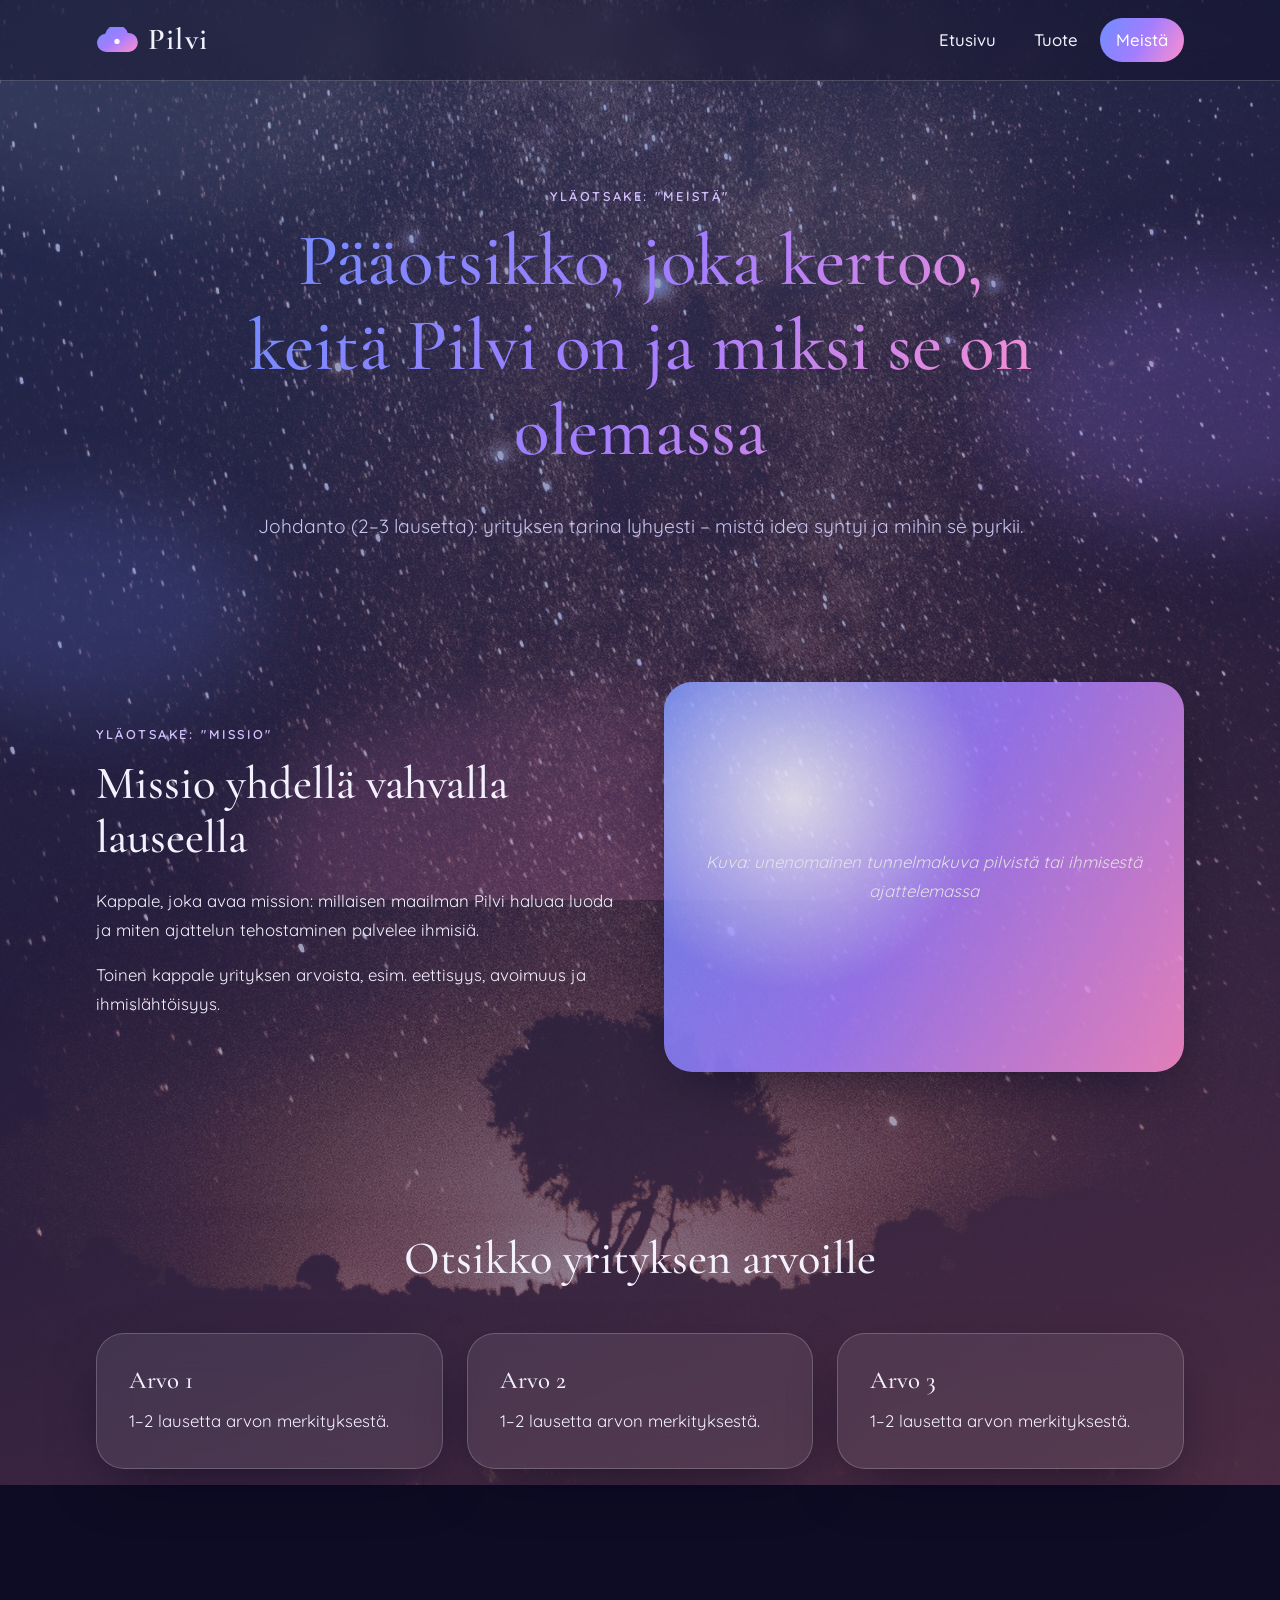
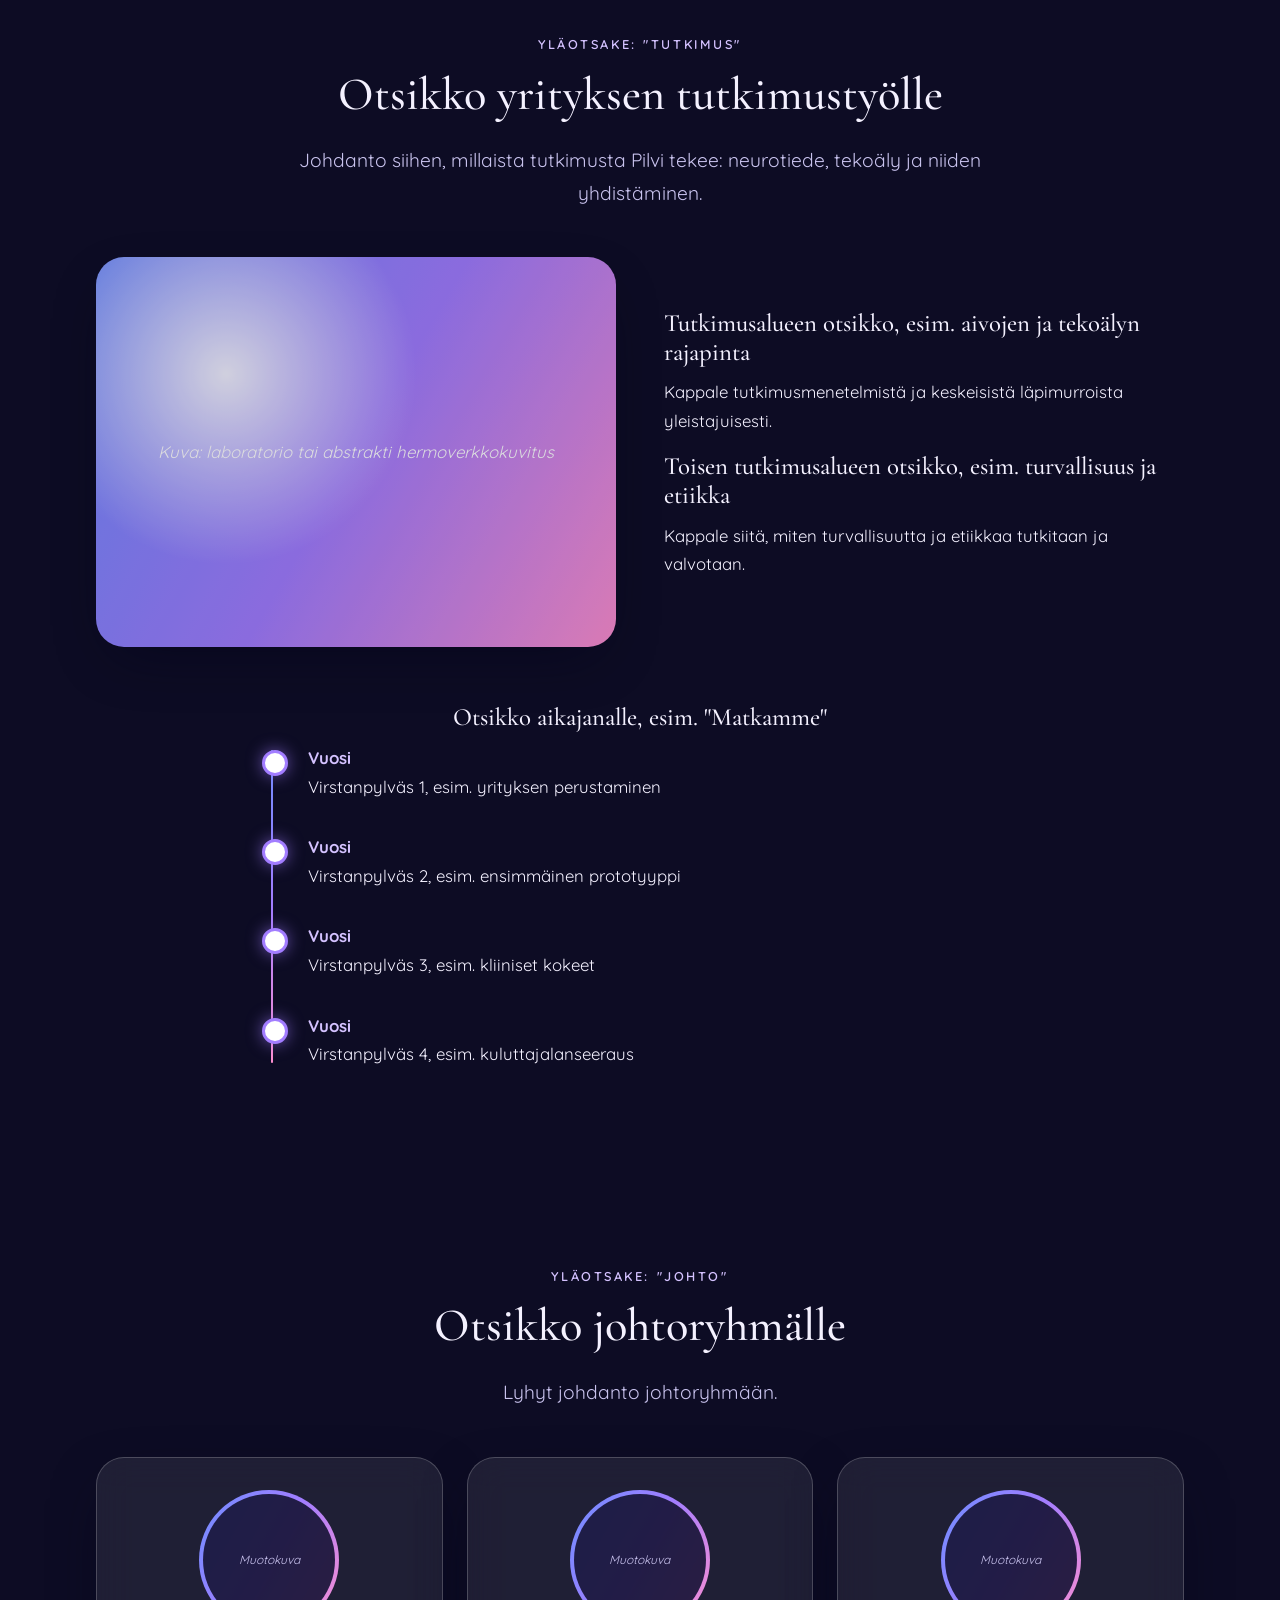
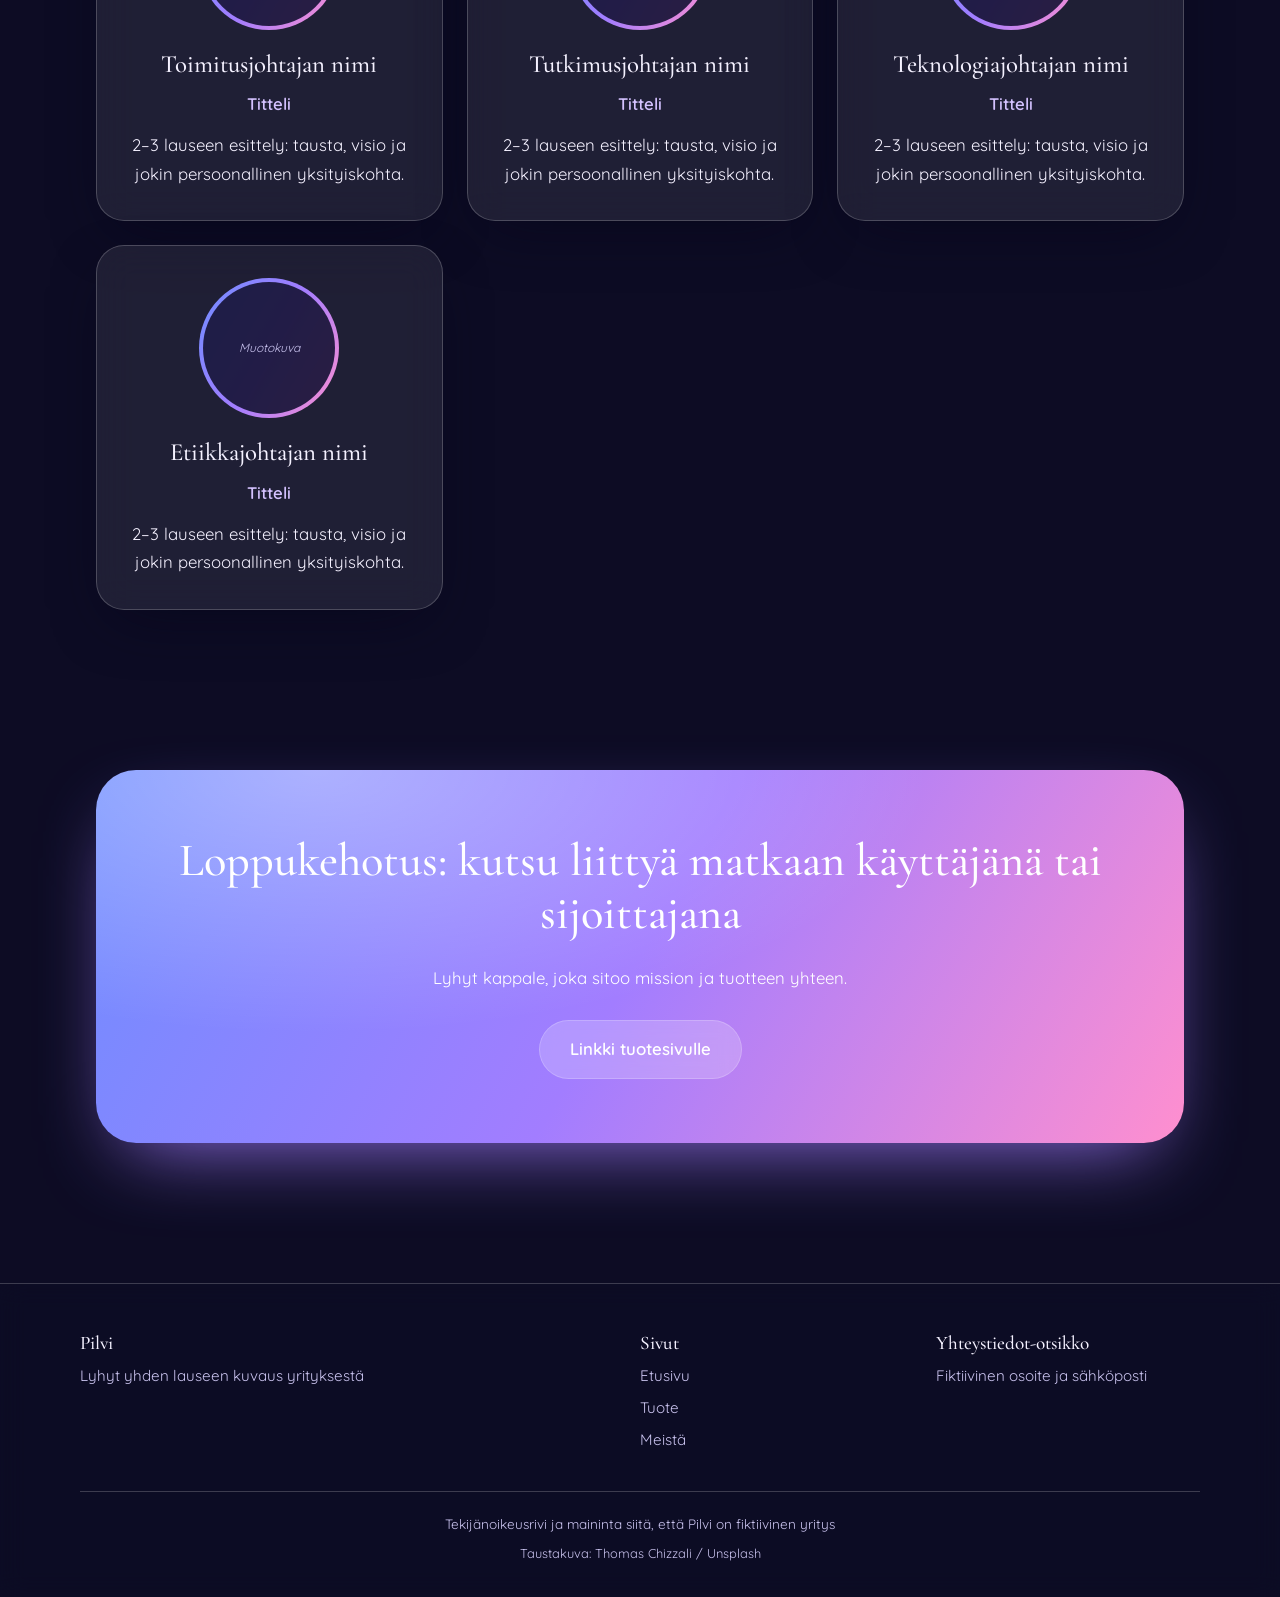
==== about.html @ 33f2ec7f "Sivukohtaiset taustakuvat ja nopeampi parallaksi Tuotesivulla Luca Bravon ja Meistä-sivulla Thomas C" ====
<!DOCTYPE html>
<html lang="fi">
<head>
  <meta charset="UTF-8">
  <meta name="viewport" content="width=device-width, initial-scale=1.0">
  <title>Pilvi – Meistä</title>
  <meta name="description" content="Lyhyt hakukonekuvaus Pilven tutkimuksesta, missiosta ja johdosta">
  <link rel="preconnect" href="https://fonts.googleapis.com">
  <link rel="preconnect" href="https://fonts.gstatic.com" crossorigin>
  <link href="https://fonts.googleapis.com/css2?family=Cormorant+Garamond:ital,wght@0,500;0,600;1,500&family=Quicksand:wght@400;500;600;700&display=swap" rel="stylesheet">
  <link rel="stylesheet" href="style.css">
</head>
<body>
  <div class="tausta tausta--meista" aria-hidden="true"></div>
  <div class="pilvet" aria-hidden="true">
    <span class="pilvi pilvi--1"></span>
    <span class="pilvi pilvi--2"></span>
    <span class="pilvi pilvi--3"></span>
    <span class="pilvi pilvi--4"></span>
    <span class="pilvi pilvi--5"></span>
  </div>

  <header class="ylatunniste">
    <div class="ylatunniste__sisalto">
      <a class="logo" href="index.html">
        <svg viewBox="0 0 64 40" aria-hidden="true">
          <defs>
            <linearGradient id="logoLiuku" x1="0" y1="0" x2="1" y2="1">
              <stop offset="0" stop-color="#6f8dff"/>
              <stop offset="0.5" stop-color="#a27dff"/>
              <stop offset="1" stop-color="#ff8fcf"/>
            </linearGradient>
          </defs>
          <path fill="url(#logoLiuku)" d="M16 38a14 14 0 0 1-2-27.9A18 18 0 0 1 48.5 9 12 12 0 0 1 50 38Z"/>
          <circle cx="32" cy="22" r="4" fill="#fff" opacity="0.9"/>
        </svg>
        Pilvi
      </a>
      <nav aria-label="Päävalikko">
        <ul class="nav">
          <li><a href="index.html">Etusivu</a></li>
          <li><a href="tuote.html">Tuote</a></li>
          <li><a href="about.html" aria-current="page">Meistä</a></li>
        </ul>
      </nav>
    </div>
  </header>

  <main>
    <!-- HERO -->
    <section class="hero hero--keskitetty">
      <div>
        <span class="ylaotsake ph">Yläotsake: "Meistä"</span>
        <h1 class="liukuteksti ph">Pääotsikko, joka kertoo, keitä Pilvi on ja miksi se on olemassa</h1>
        <p class="johdanto ph">Johdanto (2–3 lausetta): yrityksen tarina lyhyesti – mistä idea syntyi ja mihin se pyrkii.</p>
      </div>
    </section>

    <!-- MISSIO -->
    <section class="osio ilmesty">
      <div class="kaksi">
        <div>
          <span class="ylaotsake ph">Yläotsake: "Missio"</span>
          <h2 class="ph">Missio yhdellä vahvalla lauseella</h2>
          <p class="ph">Kappale, joka avaa mission: millaisen maailman Pilvi haluaa luoda ja miten ajattelun tehostaminen palvelee ihmisiä.</p>
          <p class="ph">Toinen kappale yrityksen arvoista, esim. eettisyys, avoimuus ja ihmislähtöisyys.</p>
        </div>
        <div class="kuvapaikka ph">Kuva: unenomainen tunnelmakuva pilvistä tai ihmisestä ajattelemassa</div>
      </div>
    </section>

    <!-- ARVOT -->
    <section class="osio ilmesty">
      <div class="osio__otsake">
        <h2 class="ph">Otsikko yrityksen arvoille</h2>
      </div>
      <div class="kortit">
        <article class="kortti">
          <h3 class="ph">Arvo 1</h3>
          <p class="ph">1–2 lausetta arvon merkityksestä.</p>
        </article>
        <article class="kortti">
          <h3 class="ph">Arvo 2</h3>
          <p class="ph">1–2 lausetta arvon merkityksestä.</p>
        </article>
        <article class="kortti">
          <h3 class="ph">Arvo 3</h3>
          <p class="ph">1–2 lausetta arvon merkityksestä.</p>
        </article>
      </div>
    </section>

    <!-- TUTKIMUS -->
    <section class="osio ilmesty">
      <div class="osio__otsake">
        <span class="ylaotsake ph">Yläotsake: "Tutkimus"</span>
        <h2 class="ph">Otsikko yrityksen tutkimustyölle</h2>
        <p class="johdanto ph">Johdanto siihen, millaista tutkimusta Pilvi tekee: neurotiede, tekoäly ja niiden yhdistäminen.</p>
      </div>
      <div class="kaksi" style="margin-bottom:56px">
        <div class="kuvapaikka ph">Kuva: laboratorio tai abstrakti hermoverkkokuvitus</div>
        <div>
          <h3 class="ph">Tutkimusalueen otsikko, esim. aivojen ja tekoälyn rajapinta</h3>
          <p class="ph">Kappale tutkimusmenetelmistä ja keskeisistä läpimurroista yleistajuisesti.</p>
          <h3 class="ph">Toisen tutkimusalueen otsikko, esim. turvallisuus ja etiikka</h3>
          <p class="ph">Kappale siitä, miten turvallisuutta ja etiikkaa tutkitaan ja valvotaan.</p>
        </div>
      </div>

      <h3 class="ph" style="text-align:center">Otsikko aikajanalle, esim. "Matkamme"</h3>
      <ol class="aikajana">
        <li>
          <div class="aikajana__vuosi ph">Vuosi</div>
          <p class="ph">Virstanpylväs 1, esim. yrityksen perustaminen</p>
        </li>
        <li>
          <div class="aikajana__vuosi ph">Vuosi</div>
          <p class="ph">Virstanpylväs 2, esim. ensimmäinen prototyyppi</p>
        </li>
        <li>
          <div class="aikajana__vuosi ph">Vuosi</div>
          <p class="ph">Virstanpylväs 3, esim. kliiniset kokeet</p>
        </li>
        <li>
          <div class="aikajana__vuosi ph">Vuosi</div>
          <p class="ph">Virstanpylväs 4, esim. kuluttajalanseeraus</p>
        </li>
      </ol>
    </section>

    <!-- JOHTO -->
    <section class="osio ilmesty">
      <div class="osio__otsake">
        <span class="ylaotsake ph">Yläotsake: "Johto"</span>
        <h2 class="ph">Otsikko johtoryhmälle</h2>
        <p class="johdanto ph">Lyhyt johdanto johtoryhmään.</p>
      </div>
      <div class="kortit">
        <article class="kortti henkilo">
          <div class="henkilo__kuva"><span>Muotokuva</span></div>
          <h3 class="ph">Toimitusjohtajan nimi</h3>
          <div class="henkilo__rooli ph">Titteli</div>
          <p class="ph">2–3 lauseen esittely: tausta, visio ja jokin persoonallinen yksityiskohta.</p>
        </article>
        <article class="kortti henkilo">
          <div class="henkilo__kuva"><span>Muotokuva</span></div>
          <h3 class="ph">Tutkimusjohtajan nimi</h3>
          <div class="henkilo__rooli ph">Titteli</div>
          <p class="ph">2–3 lauseen esittely: tausta, visio ja jokin persoonallinen yksityiskohta.</p>
        </article>
        <article class="kortti henkilo">
          <div class="henkilo__kuva"><span>Muotokuva</span></div>
          <h3 class="ph">Teknologiajohtajan nimi</h3>
          <div class="henkilo__rooli ph">Titteli</div>
          <p class="ph">2–3 lauseen esittely: tausta, visio ja jokin persoonallinen yksityiskohta.</p>
        </article>
        <article class="kortti henkilo">
          <div class="henkilo__kuva"><span>Muotokuva</span></div>
          <h3 class="ph">Etiikkajohtajan nimi</h3>
          <div class="henkilo__rooli ph">Titteli</div>
          <p class="ph">2–3 lauseen esittely: tausta, visio ja jokin persoonallinen yksityiskohta.</p>
        </article>
      </div>
    </section>

    <!-- KUTSU -->
    <section class="osio ilmesty">
      <div class="banneri">
        <h2 class="ph">Loppukehotus: kutsu liittyä matkaan käyttäjänä tai sijoittajana</h2>
        <p class="ph">Lyhyt kappale, joka sitoo mission ja tuotteen yhteen.</p>
        <div class="hero__napit" style="justify-content:center">
          <a class="nappi nappi--toissijainen ph" href="tuote.html">Linkki tuotesivulle</a>
        </div>
      </div>
    </section>
  </main>

  <footer class="alatunniste">
    <div class="alatunniste__sisalto">
      <div>
        <h3>Pilvi</h3>
        <p class="ph">Lyhyt yhden lauseen kuvaus yrityksestä</p>
      </div>
      <div>
        <h3>Sivut</h3>
        <ul>
          <li><a href="index.html">Etusivu</a></li>
          <li><a href="tuote.html">Tuote</a></li>
          <li><a href="about.html">Meistä</a></li>
        </ul>
      </div>
      <div>
        <h3 class="ph">Yhteystiedot-otsikko</h3>
        <p class="ph">Fiktiivinen osoite ja sähköposti</p>
      </div>
    </div>
    <p class="alatunniste__pohja ph">Tekijänoikeusrivi ja maininta siitä, että Pilvi on fiktiivinen yritys</p>
    <p class="kuvakrediitti">Taustakuva: <a href="https://unsplash.com/photos/K-ENC7LNABA">Thomas Chizzali / Unsplash</a></p>
  </footer>

  <script src="script.js"></script>
</body>
</html>
---- style.css ----
/* ==========================================================
   Pilvi – yhteinen tyylitiedosto
   Eteerinen ilme: sininen, violetti ja pinkki + pilvet
   ========================================================== */

:root {
  --taivas-1: #eaf0ff;
  --taivas-2: #f3e9ff;
  --taivas-3: #ffeaf6;

  --sininen: #6f8dff;
  --violetti: #a27dff;
  --pinkki: #ff8fcf;

  --yo: #0d0c24;
  --teksti: #f4f1ff;
  --teksti-hento: #c9c3ee;
  --lasi: rgba(255, 255, 255, 0.08);
  --lasi-reuna: rgba(255, 255, 255, 0.2);
  --varjo: 0 20px 60px -20px rgba(5, 4, 25, 0.7);

  color-scheme: dark;

  --liuku: linear-gradient(120deg, var(--sininen), var(--violetti) 50%, var(--pinkki));
  --liuku-pehmea: linear-gradient(160deg, var(--taivas-1), var(--taivas-2) 50%, var(--taivas-3));

  --pyoristys: 28px;
  --leveys: 1120px;
}

* { box-sizing: border-box; }

html { scroll-behavior: smooth; }

body {
  margin: 0;
  min-height: 100vh;
  font-family: "Quicksand", "Segoe UI", system-ui, sans-serif;
  font-size: 1.05rem;
  line-height: 1.7;
  color: var(--teksti);
  background: var(--yo);
  overflow-x: hidden;
}

h1, h2, h3 {
  font-family: "Cormorant Garamond", Georgia, serif;
  font-weight: 500;
  line-height: 1.15;
  margin: 0 0 0.5em;
}

h1 { font-size: clamp(2.4rem, 6vw, 4.6rem); }
h2 { font-size: clamp(1.9rem, 4vw, 2.9rem); }
h3 { font-size: 1.55rem; }

p { margin: 0 0 1em; }

a { color: #c7b3ff; }

img { max-width: 100%; display: block; }

/* Liukuvärinen teksti */
.liukuteksti {
  background: var(--liuku);
  -webkit-background-clip: text;
  background-clip: text;
  color: transparent;
}

/* ---------- Parallaksitaustakuva ----------
   Kuva on sivua korkeampi ja liukuu script.js:n ohjaamana
   hitaammin kuin muu sisältö. */
.tausta {
  position: fixed;
  top: 0;
  left: 0;
  right: 0;
  height: 165vh; /* mitä korkeampi, sitä nopeammin kuva liikkuu */
  z-index: -2;
  pointer-events: none;
  background: url("kuvat/klemen-vrankar-lcT_p8kLCsc-unsplash.jpg") 20% 100% / cover no-repeat;
  will-change: transform;
}

/* Sivukohtaiset taustakuvat */
.tausta--tuote {
  background-image: url("kuvat/luca-bravo-a_hPPrncGlQ-unsplash.jpg");
  background-position: 50% 100%;
}

.tausta--meista {
  background-image: url("kuvat/thomas-chizzali-K-ENC7LNABA-unsplash.jpg");
  background-position: 50% 100%;
}

/* Sävytys kuvan päällä: pitää värit sinisessä, violetissa ja pinkissä
   ja tekstin luettavana */
.tausta::after {
  content: "";
  position: absolute;
  inset: 0;
  background:
    linear-gradient(160deg, rgba(111, 141, 255, 0.28), rgba(162, 125, 255, 0.2) 50%, rgba(255, 143, 207, 0.28)),
    rgba(13, 12, 36, 0.35);
}

/* ---------- Taustan leijuvat pilvet ---------- */
.pilvet {
  position: fixed;
  inset: 0;
  z-index: -1;
  pointer-events: none;
  overflow: hidden;
}

.pilvi {
  position: absolute;
  border-radius: 50%;
  filter: blur(40px);
  opacity: 0.7;
  animation: leiju 28s ease-in-out infinite alternate;
}

.pilvi--1 { width: 520px; height: 300px; top: -80px;  left: -120px; background: rgba(255, 255, 255, 0.1); }
.pilvi--2 { width: 420px; height: 260px; top: 30%;    right: -140px; background: rgba(162, 125, 255, 0.3); animation-duration: 34s; }
.pilvi--3 { width: 600px; height: 320px; bottom: -120px; left: 20%; background: rgba(255, 143, 207, 0.22); animation-duration: 40s; }
.pilvi--4 { width: 360px; height: 220px; top: 55%;    left: -100px; background: rgba(111, 141, 255, 0.25); animation-duration: 31s; }
.pilvi--5 { width: 300px; height: 200px; top: 12%;    left: 55%;   background: rgba(255, 255, 255, 0.07); animation-duration: 26s; }

@keyframes leiju {
  from { transform: translate(0, 0) scale(1); }
  to   { transform: translate(60px, 30px) scale(1.08); }
}

/* ---------- Ylätunniste ja navigaatio ---------- */
.ylatunniste {
  position: sticky;
  top: 0;
  z-index: 10;
  backdrop-filter: blur(16px);
  -webkit-backdrop-filter: blur(16px);
  background: rgba(13, 12, 36, 0.4);
  border-bottom: 1px solid var(--lasi-reuna);
}

.ylatunniste__sisalto {
  max-width: var(--leveys);
  margin: 0 auto;
  padding: 14px 16px;
  display: flex;
  align-items: center;
  justify-content: space-between;
  gap: 16px;
  flex-wrap: wrap;
}

.logo {
  display: flex;
  align-items: center;
  gap: 10px;
  text-decoration: none;
  font-family: "Cormorant Garamond", Georgia, serif;
  font-size: 1.9rem;
  font-weight: 600;
  letter-spacing: 0.04em;
  color: var(--teksti);
}

.logo svg { width: 42px; height: auto; }

.nav {
  display: flex;
  gap: 6px;
  list-style: none;
  margin: 0;
  padding: 0;
  flex-wrap: wrap;
}

.nav a {
  display: block;
  padding: 8px 16px;
  border-radius: 999px;
  text-decoration: none;
  color: var(--teksti);
  font-weight: 500;
  transition: background 0.3s;
}

.nav a:hover { background: rgba(255, 255, 255, 0.12); }

.nav a[aria-current="page"] {
  background: var(--liuku);
  color: #fff;
}

/* ---------- Yleiset osiot ---------- */
main { display: block; }

.osio {
  max-width: var(--leveys);
  margin: 0 auto;
  padding: 80px 16px;
}

.osio__otsake {
  text-align: center;
  max-width: 720px;
  margin: 0 auto 48px;
}

.ylaotsake {
  display: inline-block;
  font-size: 0.8rem;
  font-weight: 600;
  letter-spacing: 0.2em;
  text-transform: uppercase;
  color: #d4c2ff;
  margin-bottom: 12px;
}

.johdanto {
  font-size: 1.2rem;
  color: var(--teksti-hento);
}

/* ---------- Hero ---------- */
.hero {
  max-width: var(--leveys);
  margin: 0 auto;
  padding: 100px 16px 80px;
  display: grid;
  grid-template-columns: 1.1fr 0.9fr;
  gap: 48px;
  align-items: center;
}

.hero--keskitetty {
  grid-template-columns: 1fr;
  text-align: center;
  max-width: 820px;
  padding-bottom: 40px;
}

.hero__napit {
  display: flex;
  gap: 14px;
  flex-wrap: wrap;
  margin-top: 28px;
}

.hero--keskitetty .hero__napit { justify-content: center; }

.hero__kuva {
  position: relative;
  aspect-ratio: 1;
  display: grid;
  place-items: center;
}

/* Hehkuva "siru" -orbi herossa */
.orbi {
  width: 78%;
  aspect-ratio: 1;
  border-radius: 50%;
  background:
    radial-gradient(circle at 30% 30%, rgba(255, 255, 255, 0.95), transparent 45%),
    radial-gradient(circle at 70% 70%, rgba(255, 143, 207, 0.8), transparent 55%),
    radial-gradient(circle at 50% 50%, rgba(162, 125, 255, 0.9), rgba(111, 141, 255, 0.7));
  box-shadow:
    0 0 80px rgba(162, 125, 255, 0.55),
    0 0 160px rgba(255, 143, 207, 0.35);
  animation: syke 6s ease-in-out infinite;
}

.orbi__rengas {
  position: absolute;
  inset: 4%;
  border-radius: 50%;
  border: 1px solid rgba(255, 255, 255, 0.8);
  animation: pyori 30s linear infinite;
}

.orbi__rengas::after {
  content: "";
  position: absolute;
  top: -6px;
  left: 50%;
  width: 12px;
  height: 12px;
  border-radius: 50%;
  background: #fff;
  box-shadow: 0 0 16px #fff, 0 0 30px var(--pinkki);
}

.orbi__rengas--2 {
  inset: -4%;
  border-style: dashed;
  border-color: rgba(162, 125, 255, 0.5);
  animation-duration: 50s;
  animation-direction: reverse;
}

@keyframes syke {
  0%, 100% { transform: scale(1); }
  50%      { transform: scale(1.04); }
}

@keyframes pyori { to { transform: rotate(360deg); } }

/* ---------- Napit ---------- */
.nappi {
  display: inline-block;
  padding: 14px 30px;
  border-radius: 999px;
  border: none;
  font: inherit;
  font-weight: 600;
  text-decoration: none;
  cursor: pointer;
  transition: transform 0.25s, box-shadow 0.25s;
}

.nappi--paa {
  background: var(--liuku);
  color: #fff;
  box-shadow: 0 10px 30px -8px rgba(162, 125, 255, 0.7);
}

.nappi--toissijainen {
  background: var(--lasi);
  color: var(--teksti);
  border: 1px solid var(--lasi-reuna);
  backdrop-filter: blur(10px);
}

.nappi:hover { transform: translateY(-2px); box-shadow: 0 16px 40px -10px rgba(162, 125, 255, 0.8); }
.nappi:focus-visible { outline: 3px solid var(--violetti); outline-offset: 3px; }

/* ---------- Lasikortit ---------- */
.kortit {
  display: grid;
  grid-template-columns: repeat(auto-fit, minmax(260px, 1fr));
  gap: 24px;
}

.kortti {
  background: var(--lasi);
  border: 1px solid var(--lasi-reuna);
  border-radius: var(--pyoristys);
  padding: 32px;
  backdrop-filter: blur(18px);
  -webkit-backdrop-filter: blur(18px);
  box-shadow: var(--varjo);
}

.kortti p:last-child { margin-bottom: 0; }

figure.kortti { margin: 0; }
.kortti blockquote {
  margin: 0 0 16px;
  font-family: "Cormorant Garamond", Georgia, serif;
  font-size: 1.35rem;
  line-height: 1.4;
}

.ikoni {
  width: 56px;
  height: 56px;
  border-radius: 18px;
  display: grid;
  place-items: center;
  background: var(--liuku);
  color: #fff;
  margin-bottom: 20px;
  box-shadow: 0 8px 24px -6px rgba(162, 125, 255, 0.6);
}

.ikoni svg { width: 28px; height: 28px; }

/* ---------- Kaksipalstainen osio ---------- */
.kaksi {
  display: grid;
  grid-template-columns: 1fr 1fr;
  gap: 48px;
  align-items: center;
}

.kuvapaikka {
  aspect-ratio: 4 / 3;
  border-radius: var(--pyoristys);
  background:
    radial-gradient(circle at 25% 30%, rgba(255, 255, 255, 0.9), transparent 40%),
    var(--liuku);
  opacity: 0.85;
  display: grid;
  place-items: center;
  padding: 24px;
  text-align: center;
  color: #fff;
  font-style: italic;
  box-shadow: var(--varjo);
}

/* ---------- Luvut / tilastot ---------- */
.luvut {
  display: grid;
  grid-template-columns: repeat(auto-fit, minmax(200px, 1fr));
  gap: 24px;
  text-align: center;
}

.luku__arvo {
  font-family: "Cormorant Garamond", Georgia, serif;
  font-size: 3rem;
  font-weight: 600;
  line-height: 1;
  margin-bottom: 8px;
}

/* ---------- Sijoittajabanneri ---------- */
.banneri {
  border-radius: 40px;
  padding: 64px 40px;
  text-align: center;
  color: #fff;
  background:
    radial-gradient(ellipse at 20% 0%, rgba(255, 255, 255, 0.35), transparent 50%),
    var(--liuku);
  box-shadow: 0 30px 80px -30px rgba(162, 125, 255, 0.9);
}

.banneri .ylaotsake { color: rgba(255, 255, 255, 0.85); }
.banneri .nappi--toissijainen { color: #fff; background: rgba(255, 255, 255, 0.2); }

/* ---------- Tuotteet ---------- */
.tuote {
  display: flex;
  flex-direction: column;
  position: relative;
}

.tuote--suositeltu {
  border: 2px solid transparent;
  background:
    linear-gradient(rgba(30, 26, 72, 0.85), rgba(30, 26, 72, 0.85)) padding-box,
    var(--liuku) border-box;
}

.tuote__merkki {
  position: absolute;
  top: -14px;
  left: 50%;
  transform: translateX(-50%);
  padding: 4px 16px;
  border-radius: 999px;
  background: var(--liuku);
  color: #fff;
  font-size: 0.8rem;
  font-weight: 600;
  white-space: nowrap;
}

.tuote__siru {
  width: 96px;
  height: 96px;
  margin: 0 auto 20px;
  border-radius: 50%;
  background:
    radial-gradient(circle at 30% 30%, #fff, transparent 50%),
    var(--liuku);
  box-shadow: 0 0 40px rgba(162, 125, 255, 0.5);
}

.tuote__hinta {
  font-family: "Cormorant Garamond", Georgia, serif;
  font-size: 2rem;
  font-weight: 600;
  margin: 8px 0 16px;
}

.tuote ul {
  padding-left: 1.2em;
  margin: 0 0 24px;
  flex: 1;
}

.tuote li { margin-bottom: 6px; }
.tuote li::marker { color: var(--pinkki); }

.tuote .nappi { text-align: center; }

/* ---------- Lomake ---------- */
.lomake {
  max-width: 680px;
  margin: 0 auto;
}

.lomake__rivi {
  display: grid;
  grid-template-columns: 1fr 1fr;
  gap: 20px;
}

.kentta { margin-bottom: 20px; }

.kentta label {
  display: block;
  font-weight: 600;
  margin-bottom: 6px;
}

.kentta input,
.kentta select,
.kentta textarea {
  width: 100%;
  padding: 14px 18px;
  border-radius: 16px;
  border: 1px solid var(--lasi-reuna);
  background: rgba(255, 255, 255, 0.1);
  font: inherit;
  color: var(--teksti);
  transition: border-color 0.2s, box-shadow 0.2s;
}

.kentta input:focus,
.kentta select:focus,
.kentta textarea:focus {
  outline: none;
  border-color: var(--violetti);
  box-shadow: 0 0 0 4px rgba(162, 125, 255, 0.2);
}

.kentta option { background: #1d1a45; color: var(--teksti); }

.valinta {
  display: flex;
  gap: 10px;
  align-items: flex-start;
  margin-bottom: 24px;
  font-size: 0.95rem;
}

.valinta input { margin-top: 6px; accent-color: var(--violetti); }

.vahvistus {
  display: none;
  text-align: center;
  padding: 40px 24px;
}

.vahvistus.nakyy { display: block; animation: ilmesty 0.8s ease both; }

@keyframes ilmesty {
  from { opacity: 0; transform: translateY(16px); }
  to   { opacity: 1; transform: none; }
}

/* ---------- UKK ---------- */
.ukk { max-width: 760px; margin: 0 auto; }

.ukk details {
  background: var(--lasi);
  border: 1px solid var(--lasi-reuna);
  border-radius: 20px;
  padding: 20px 24px;
  margin-bottom: 14px;
  backdrop-filter: blur(12px);
}

.ukk summary {
  cursor: pointer;
  font-weight: 600;
}

.ukk details p { margin: 12px 0 0; }

/* ---------- Aikajana ---------- */
.aikajana {
  max-width: 760px;
  margin: 0 auto;
  list-style: none;
  padding: 0;
  position: relative;
}

.aikajana::before {
  content: "";
  position: absolute;
  left: 11px;
  top: 6px;
  bottom: 6px;
  width: 2px;
  background: var(--liuku);
  border-radius: 2px;
}

.aikajana li {
  position: relative;
  padding-left: 48px;
  margin-bottom: 32px;
}

.aikajana li::before {
  content: "";
  position: absolute;
  left: 2px;
  top: 6px;
  width: 20px;
  height: 20px;
  border-radius: 50%;
  background: #fff;
  border: 3px solid var(--violetti);
  box-shadow: 0 0 16px rgba(162, 125, 255, 0.6);
}

.aikajana__vuosi {
  font-weight: 700;
  color: #d4c2ff;
}

/* ---------- Johtajat ---------- */
.henkilo { text-align: center; }

.henkilo__kuva {
  width: 140px;
  height: 140px;
  margin: 0 auto 20px;
  border-radius: 50%;
  padding: 4px;
  background: var(--liuku);
}

.henkilo__kuva span {
  display: grid;
  place-items: center;
  width: 100%;
  height: 100%;
  border-radius: 50%;
  background: rgba(20, 18, 52, 0.9);
  font-size: 0.75rem;
  font-style: italic;
  color: var(--teksti-hento);
  padding: 12px;
  line-height: 1.3;
}

.henkilo__rooli {
  color: #d4c2ff;
  font-weight: 600;
  margin-bottom: 12px;
}

/* ---------- Alatunniste ---------- */
.alatunniste {
  margin-top: 60px;
  padding: 48px 16px 32px;
  background: rgba(13, 12, 36, 0.5);
  border-top: 1px solid var(--lasi-reuna);
  backdrop-filter: blur(12px);
}

.alatunniste__sisalto {
  max-width: var(--leveys);
  margin: 0 auto;
  display: grid;
  grid-template-columns: 2fr 1fr 1fr;
  gap: 32px;
  font-size: 0.95rem;
  color: var(--teksti-hento);
}

.alatunniste h3 { font-size: 1.2rem; color: var(--teksti); }

.alatunniste ul { list-style: none; padding: 0; margin: 0; }
.alatunniste li { margin-bottom: 6px; }
.alatunniste a { color: var(--teksti-hento); text-decoration: none; }
.alatunniste a:hover { color: #d4c2ff; }

.alatunniste__pohja {
  max-width: var(--leveys);
  margin: 32px auto 0;
  padding-top: 20px;
  border-top: 1px solid var(--lasi-reuna);
  font-size: 0.85rem;
  color: var(--teksti-hento);
  text-align: center;
}

.kuvakrediitti {
  margin: 8px 0 0;
  font-size: 0.8rem;
  color: var(--teksti-hento);
  text-align: center;
}

/* ---------- Pilviaalto osioiden välissä ---------- */
.aalto {
  display: block;
  width: 100%;
  height: 80px;
}

/* ---------- Ilmestymisanimaatio ---------- */
.ilmesty {
  opacity: 0;
  transform: translateY(24px);
  transition: opacity 0.9s ease, transform 0.9s ease;
}

.ilmesty.nakyvissa { opacity: 1; transform: none; }

/* ---------- Responsiivisuus ---------- */
@media (max-width: 860px) {
  .hero,
  .kaksi { grid-template-columns: 1fr; }
  .hero { padding-top: 56px; text-align: center; }
  .hero__napit { justify-content: center; }
  .hero__kuva { width: 100%; max-width: 360px; margin: 0 auto; }
  .alatunniste__sisalto { grid-template-columns: 1fr; }
  .osio { padding: 56px 16px; }
}

@media (max-width: 560px) {
  .lomake__rivi { grid-template-columns: 1fr; gap: 0; }
  .banneri { padding: 48px 20px; border-radius: 28px; }
  .kortti { padding: 24px; }
  .logo { font-size: 1.6rem; }
  .nav a { padding: 6px 12px; }
}

@media (prefers-reduced-motion: reduce) {
  *, *::before, *::after {
    animation: none !important;
    transition: none !important;
  }
  .ilmesty { opacity: 1; transform: none; }
}
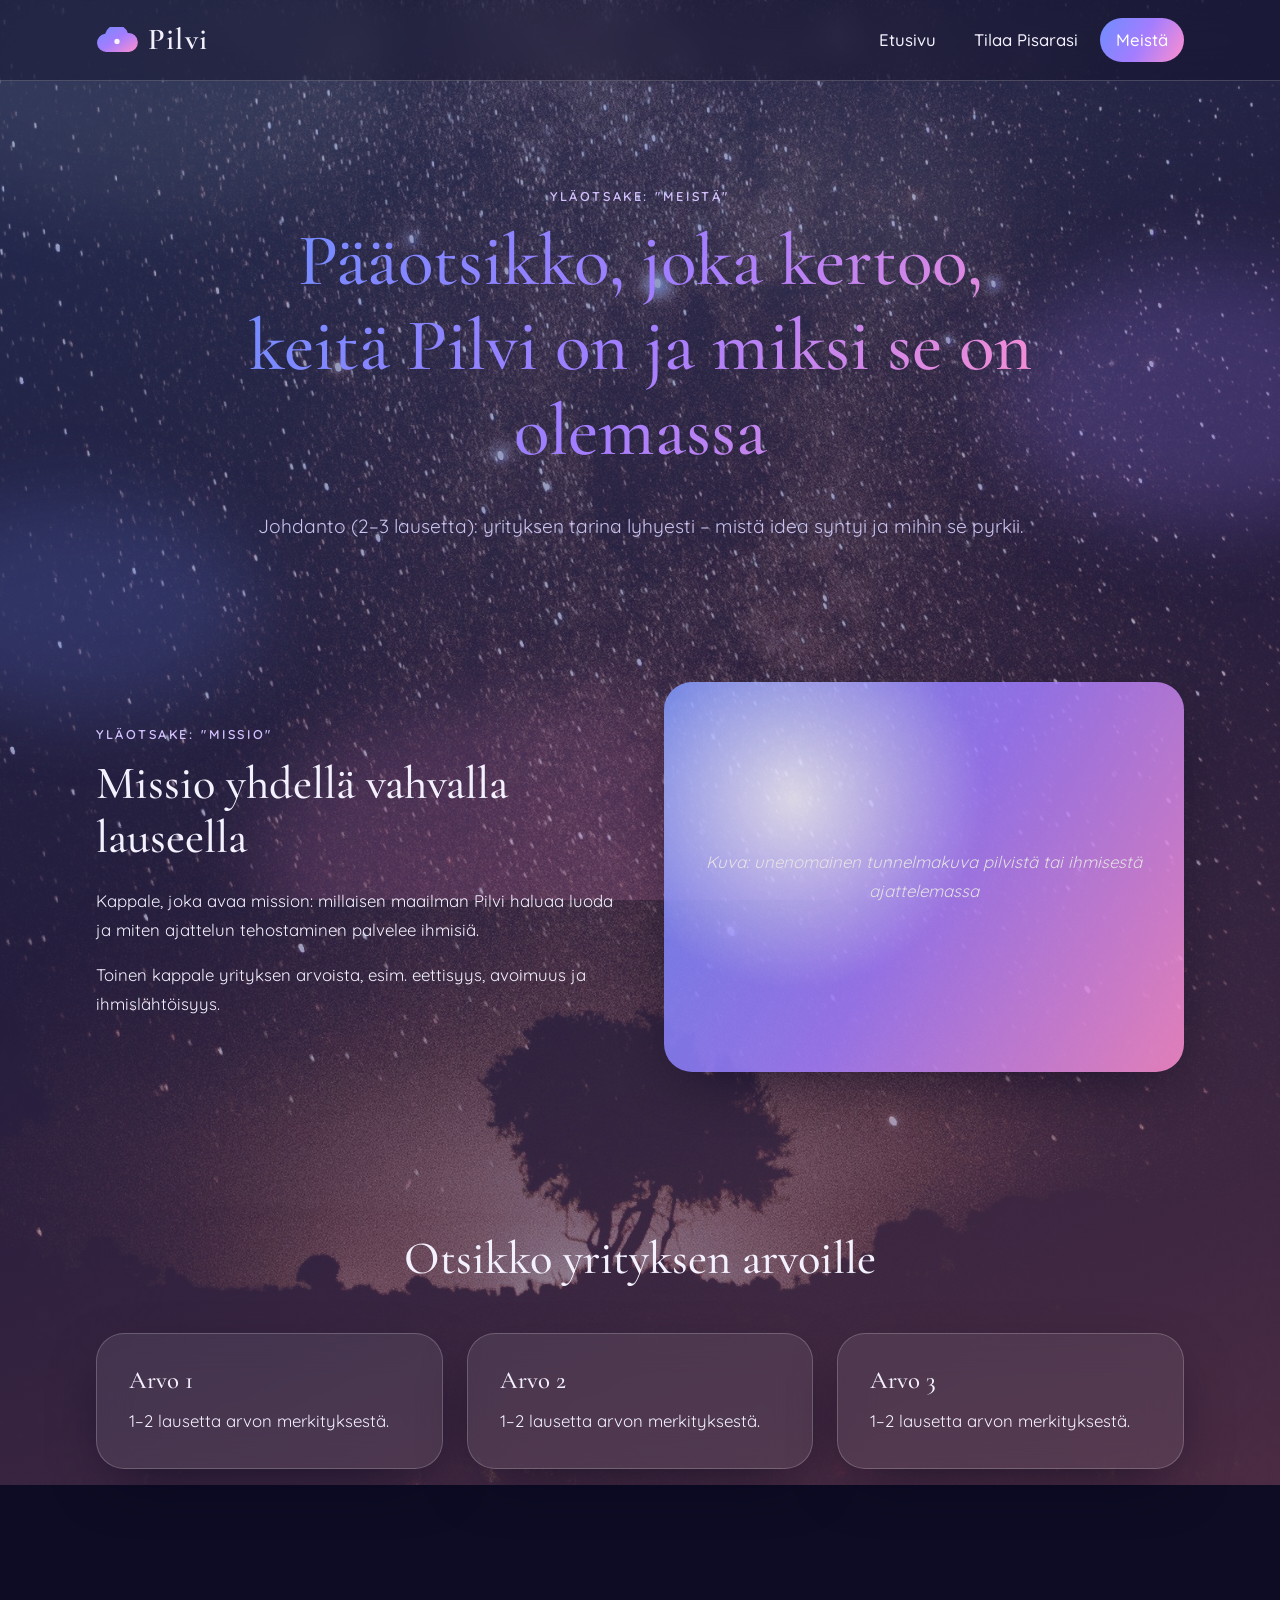
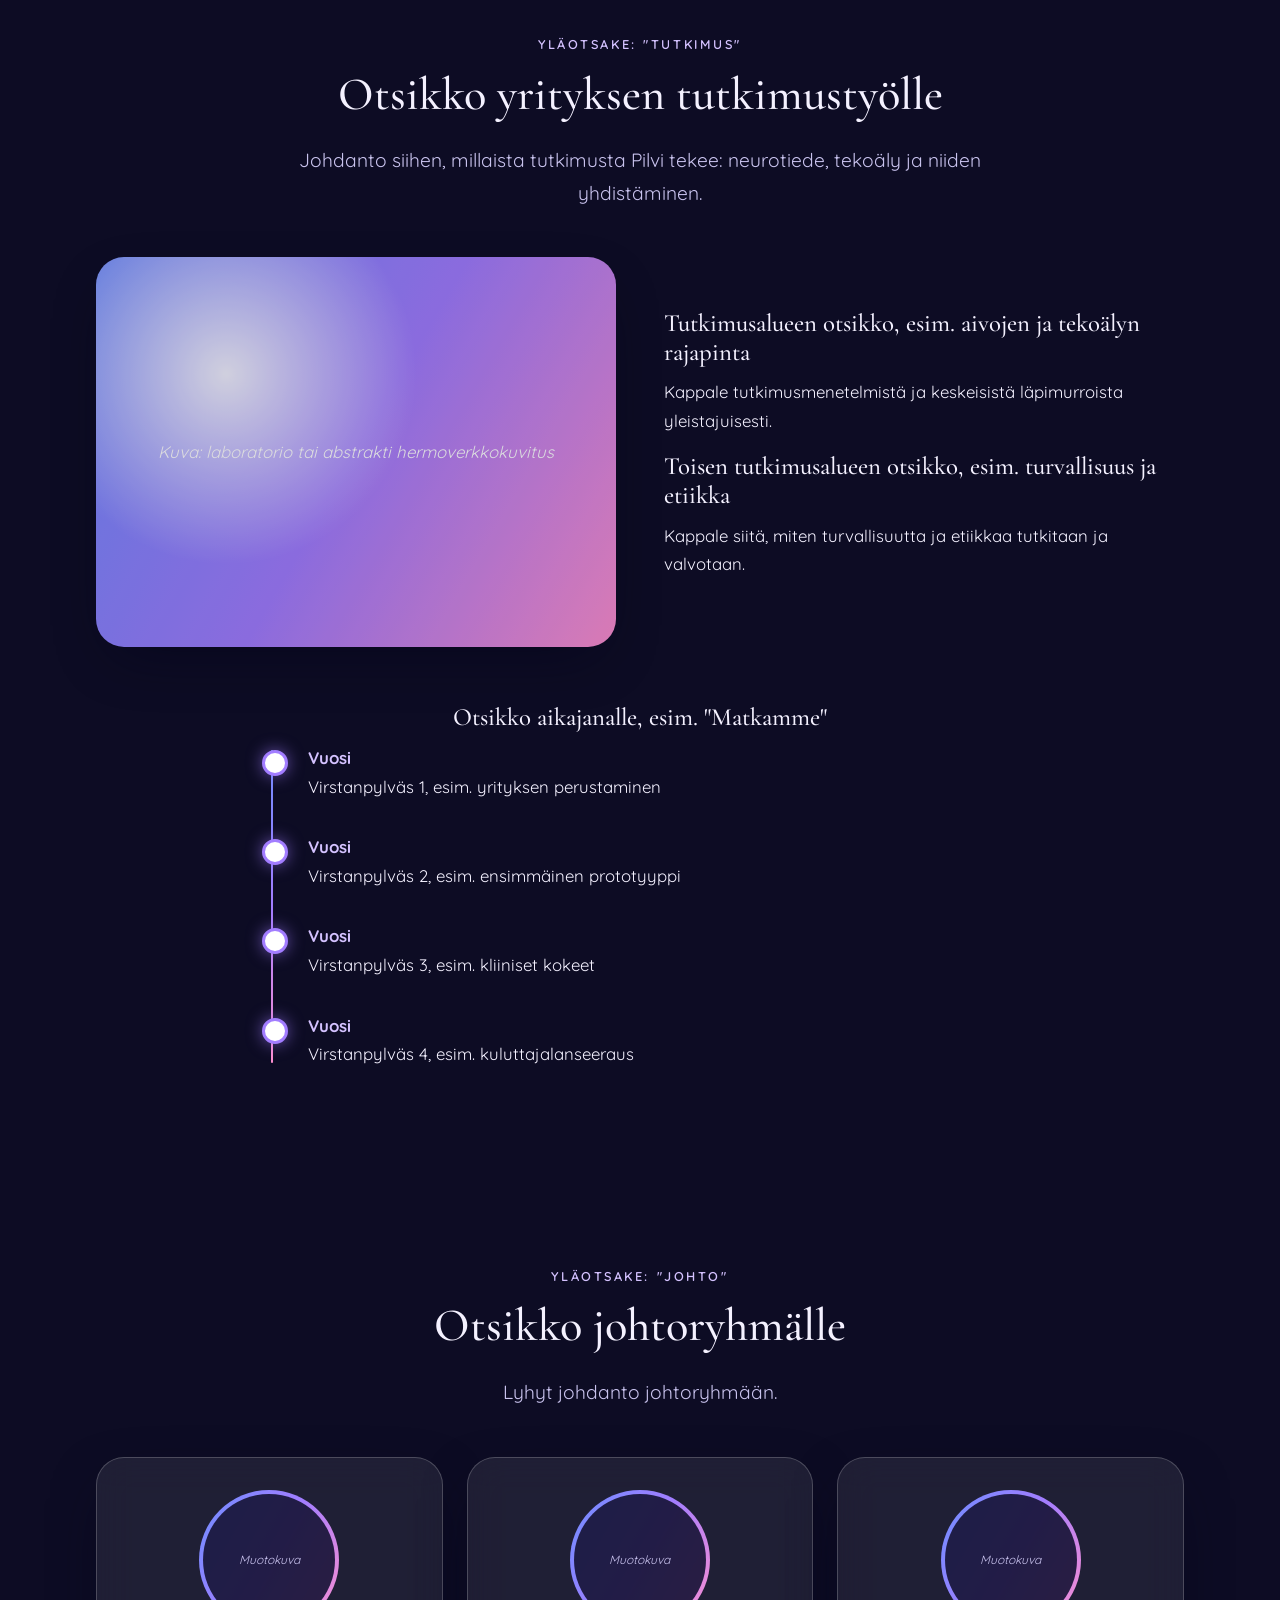
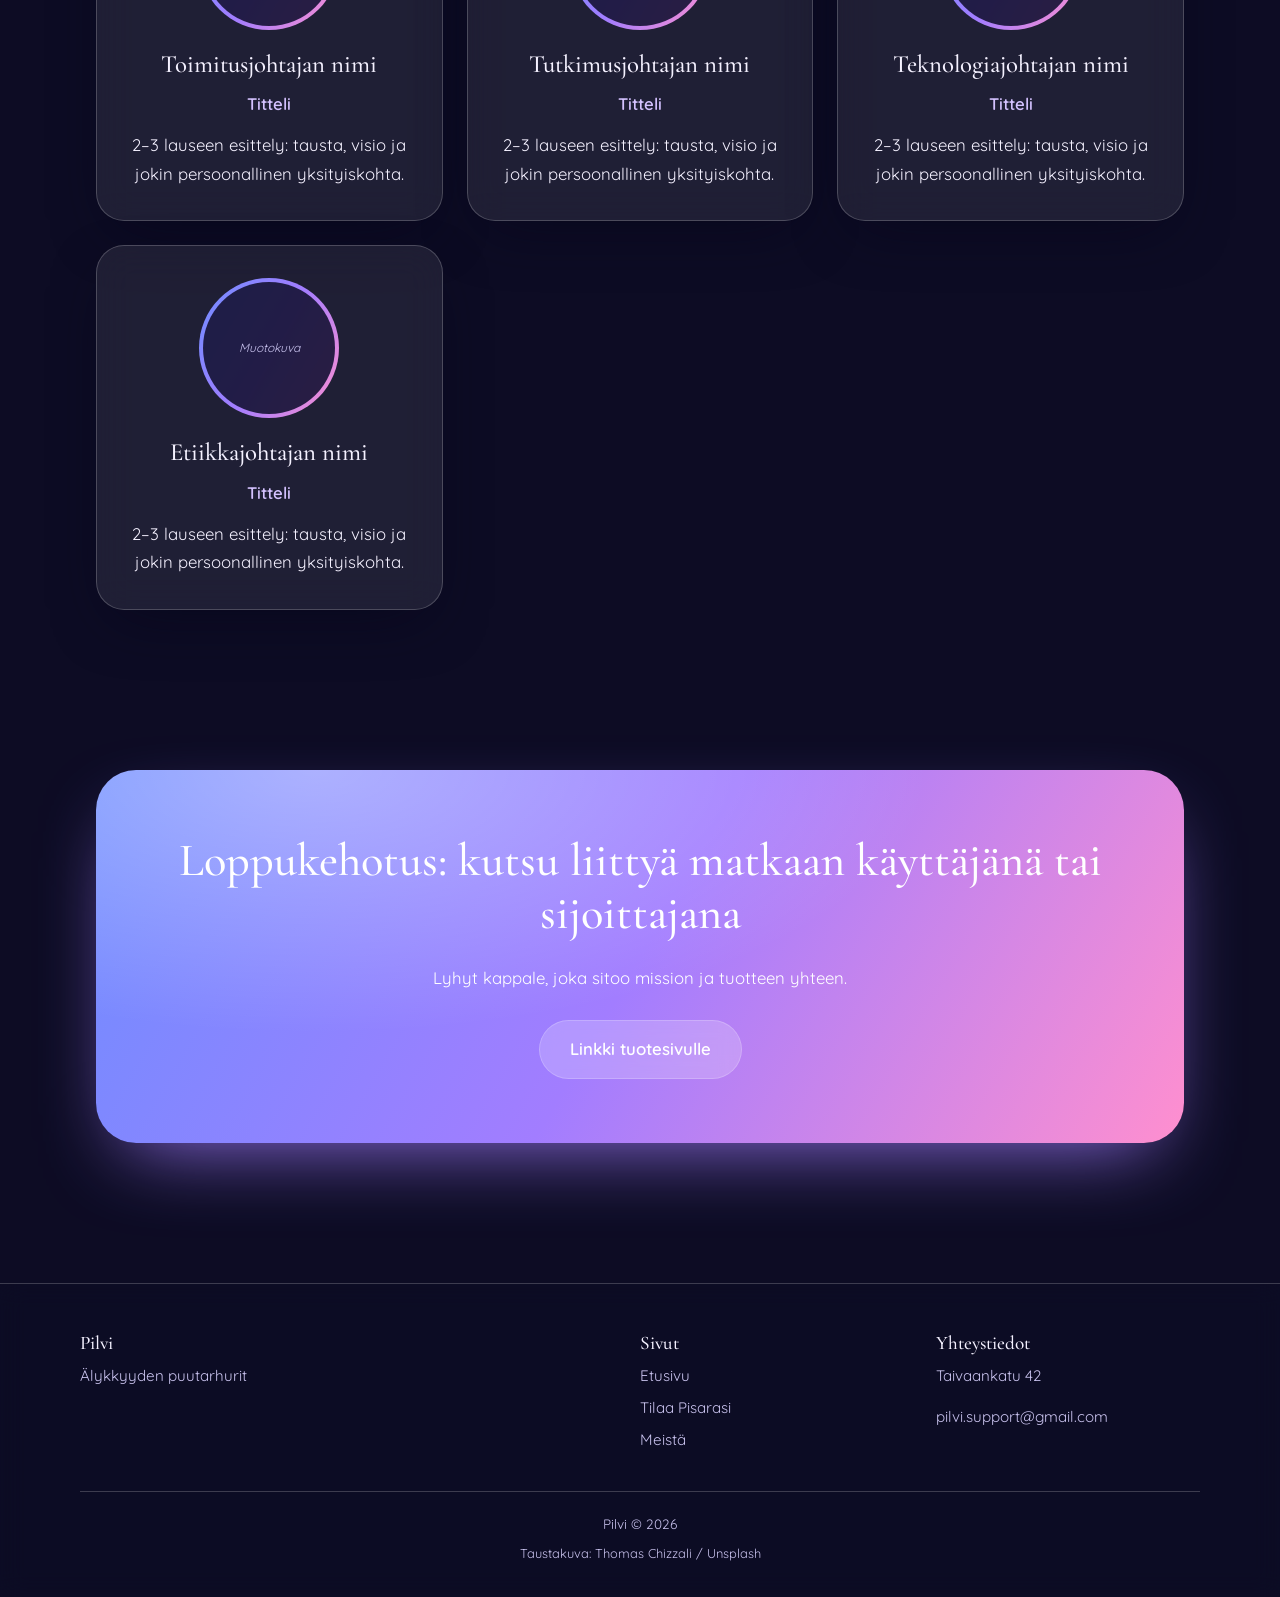
==== commit 87c9f995: "Muokkasin etusivun tekstejä. Poistin sijoitusosion" ====
--- a/about.html
+++ b/about.html
@@ -39,7 +39,7 @@
       <nav aria-label="Päävalikko">
         <ul class="nav">
           <li><a href="index.html">Etusivu</a></li>
-          <li><a href="tuote.html">Tuote</a></li>
+          <li><a href="tuote.html">Tilaa Pisarasi</a></li>
           <li><a href="about.html" aria-current="page">Meistä</a></li>
         </ul>
       </nav>
@@ -179,22 +179,23 @@
     <div class="alatunniste__sisalto">
       <div>
         <h3>Pilvi</h3>
-        <p class="ph">Lyhyt yhden lauseen kuvaus yrityksestä</p>
+        <p class="ph">Älykkyyden puutarhurit</p>
       </div>
       <div>
         <h3>Sivut</h3>
         <ul>
           <li><a href="index.html">Etusivu</a></li>
-          <li><a href="tuote.html">Tuote</a></li>
+          <li><a href="tuote.html">Tilaa Pisarasi</a></li>
           <li><a href="about.html">Meistä</a></li>
         </ul>
       </div>
       <div>
-        <h3 class="ph">Yhteystiedot-otsikko</h3>
-        <p class="ph">Fiktiivinen osoite ja sähköposti</p>
+        <h3 class="ph">Yhteystiedot</h3>
+        <p class="ph">Taivaankatu 42</p>
+        <p class="ph">pilvi.support@gmail.com</p>
       </div>
     </div>
-    <p class="alatunniste__pohja ph">Tekijänoikeusrivi ja maininta siitä, että Pilvi on fiktiivinen yritys</p>
+    <p class="alatunniste__pohja ph">Pilvi © 2026</p>
     <p class="kuvakrediitti">Taustakuva: <a href="https://unsplash.com/photos/K-ENC7LNABA">Thomas Chizzali / Unsplash</a></p>
   </footer>
 
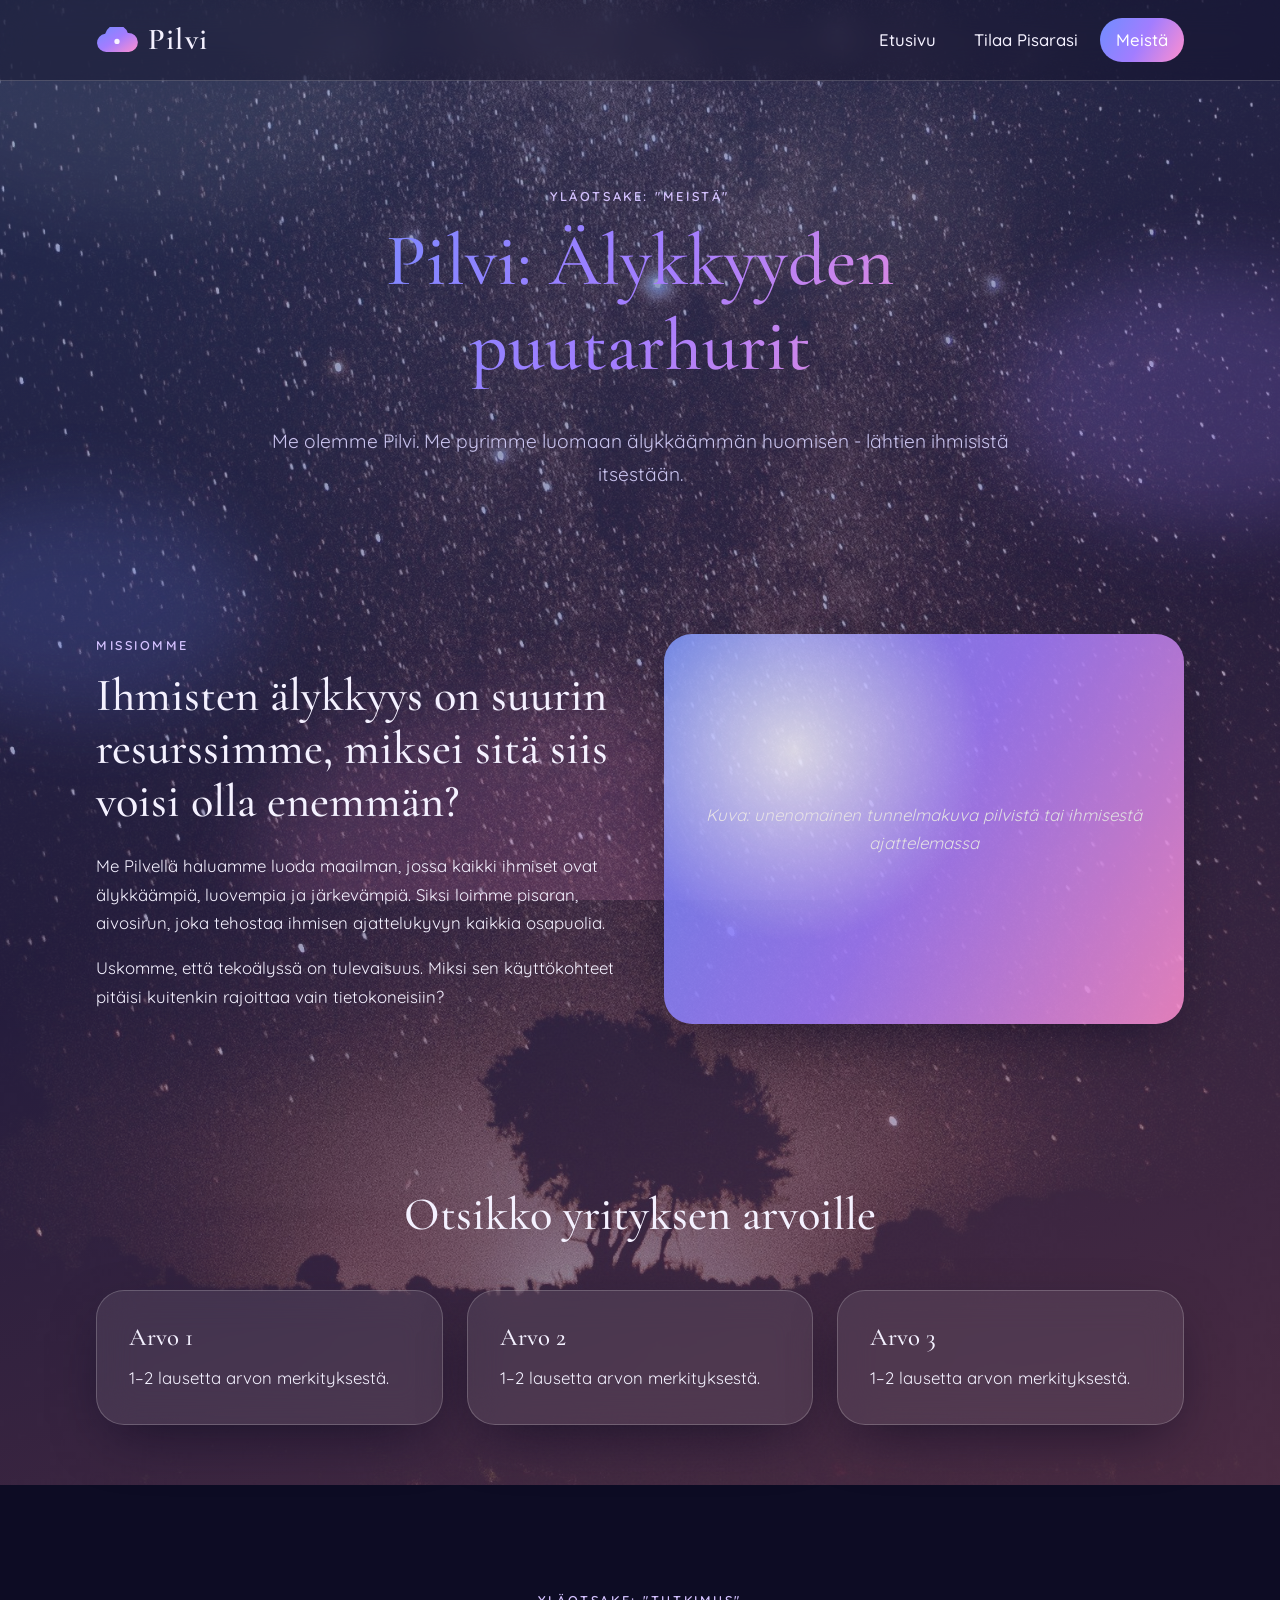
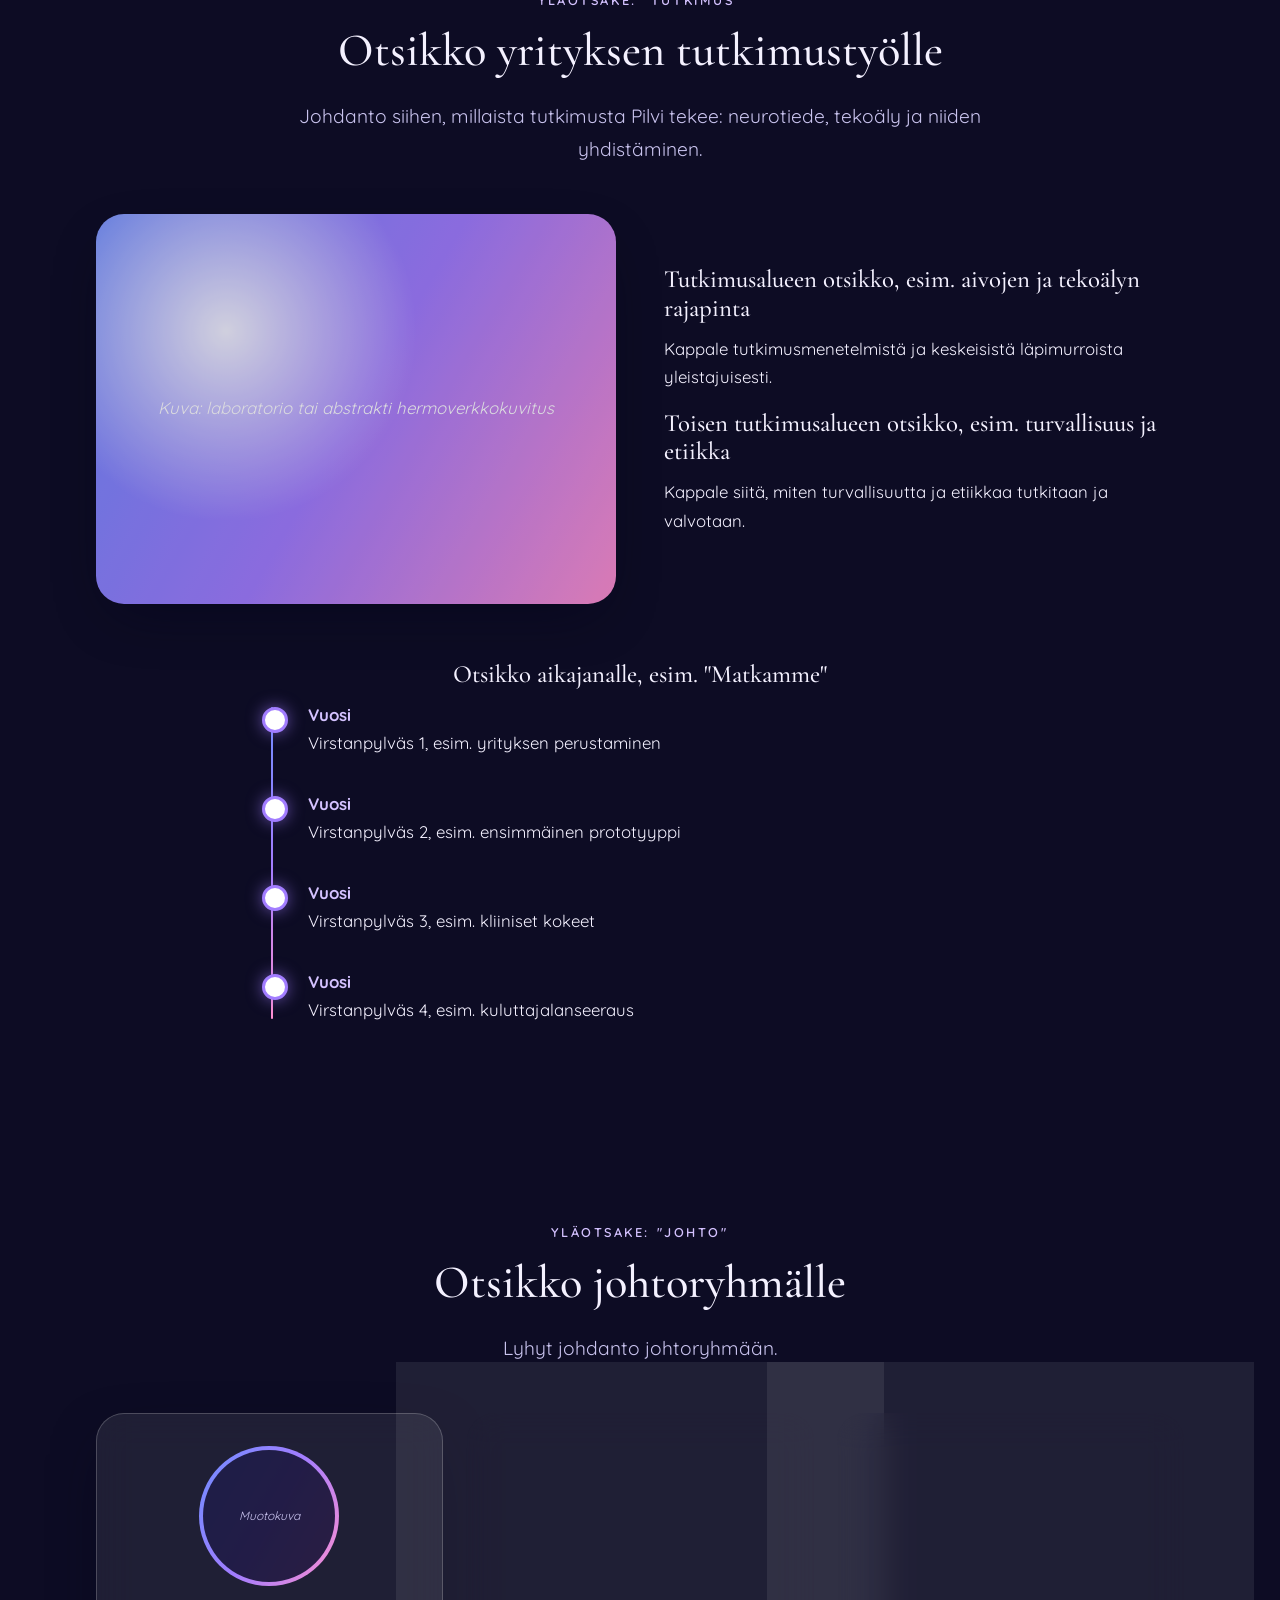
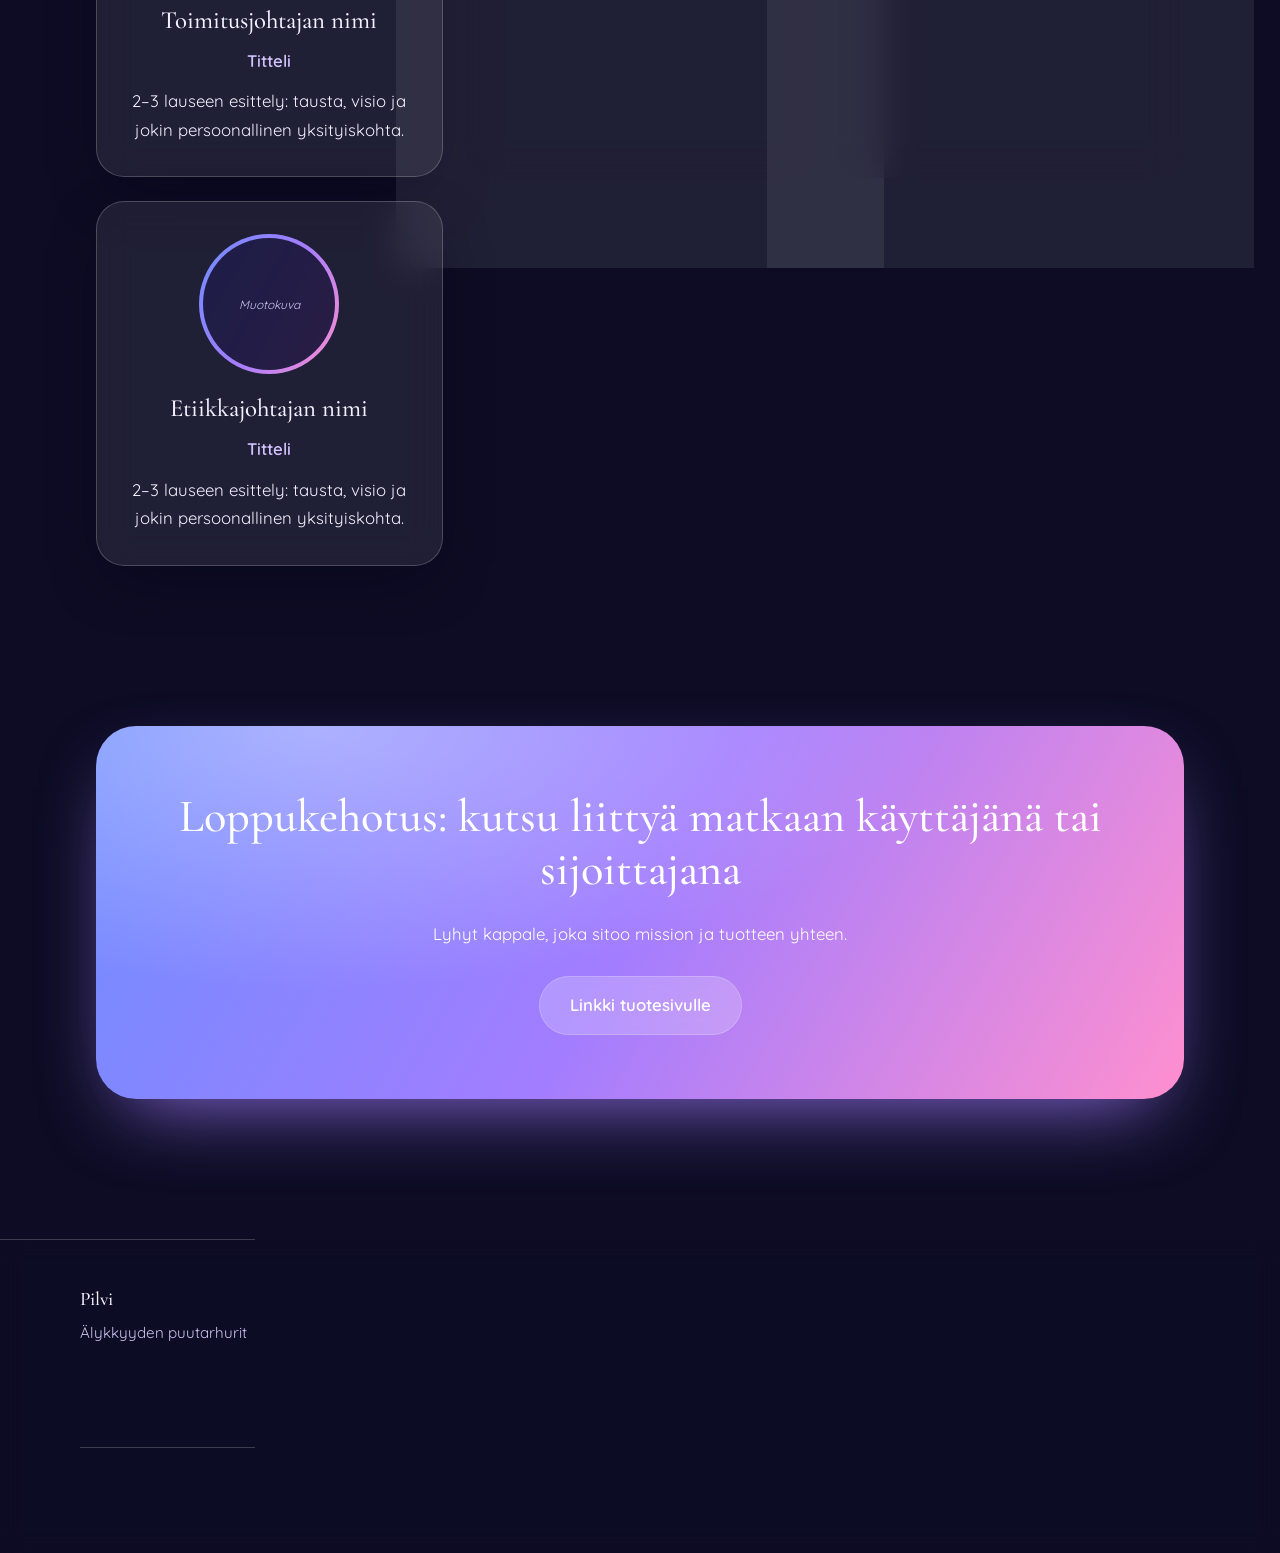
==== commit 89926877: "Mission kirjoitus" ====
--- a/about.html
+++ b/about.html
@@ -51,8 +51,8 @@
     <section class="hero hero--keskitetty">
       <div>
         <span class="ylaotsake ph">Yläotsake: "Meistä"</span>
-        <h1 class="liukuteksti ph">Pääotsikko, joka kertoo, keitä Pilvi on ja miksi se on olemassa</h1>
-        <p class="johdanto ph">Johdanto (2–3 lausetta): yrityksen tarina lyhyesti – mistä idea syntyi ja mihin se pyrkii.</p>
+        <h1 class="liukuteksti ph">Pilvi: Älykkyyden puutarhurit</h1>
+        <p class="johdanto ph">Me olemme Pilvi. Me pyrimme luomaan älykkäämmän huomisen - lähtien ihmisistä itsestään.</p>
       </div>
     </section>
 
@@ -60,10 +60,10 @@
     <section class="osio ilmesty">
       <div class="kaksi">
         <div>
-          <span class="ylaotsake ph">Yläotsake: "Missio"</span>
-          <h2 class="ph">Missio yhdellä vahvalla lauseella</h2>
-          <p class="ph">Kappale, joka avaa mission: millaisen maailman Pilvi haluaa luoda ja miten ajattelun tehostaminen palvelee ihmisiä.</p>
-          <p class="ph">Toinen kappale yrityksen arvoista, esim. eettisyys, avoimuus ja ihmislähtöisyys.</p>
+          <span class="ylaotsake ph">Missiomme</span>
+          <h2 class="ph">Ihmisten älykkyys on suurin resurssimme, miksei sitä siis voisi olla enemmän?</h2>
+          <p class="ph">Me Pilvellä haluamme luoda maailman, jossa kaikki ihmiset ovat älykkäämpiä, luovempia ja järkevämpiä. Siksi loimme pisaran, aivosirun, joka tehostaa ihmisen ajattelukyvyn kaikkia osapuolia.</p>
+          <p class="ph">Uskomme, että tekoälyssä on tulevaisuus. Miksi sen käyttökohteet pitäisi kuitenkin rajoittaa vain tietokoneisiin?</p>
         </div>
         <div class="kuvapaikka ph">Kuva: unenomainen tunnelmakuva pilvistä tai ihmisestä ajattelemassa</div>
       </div>
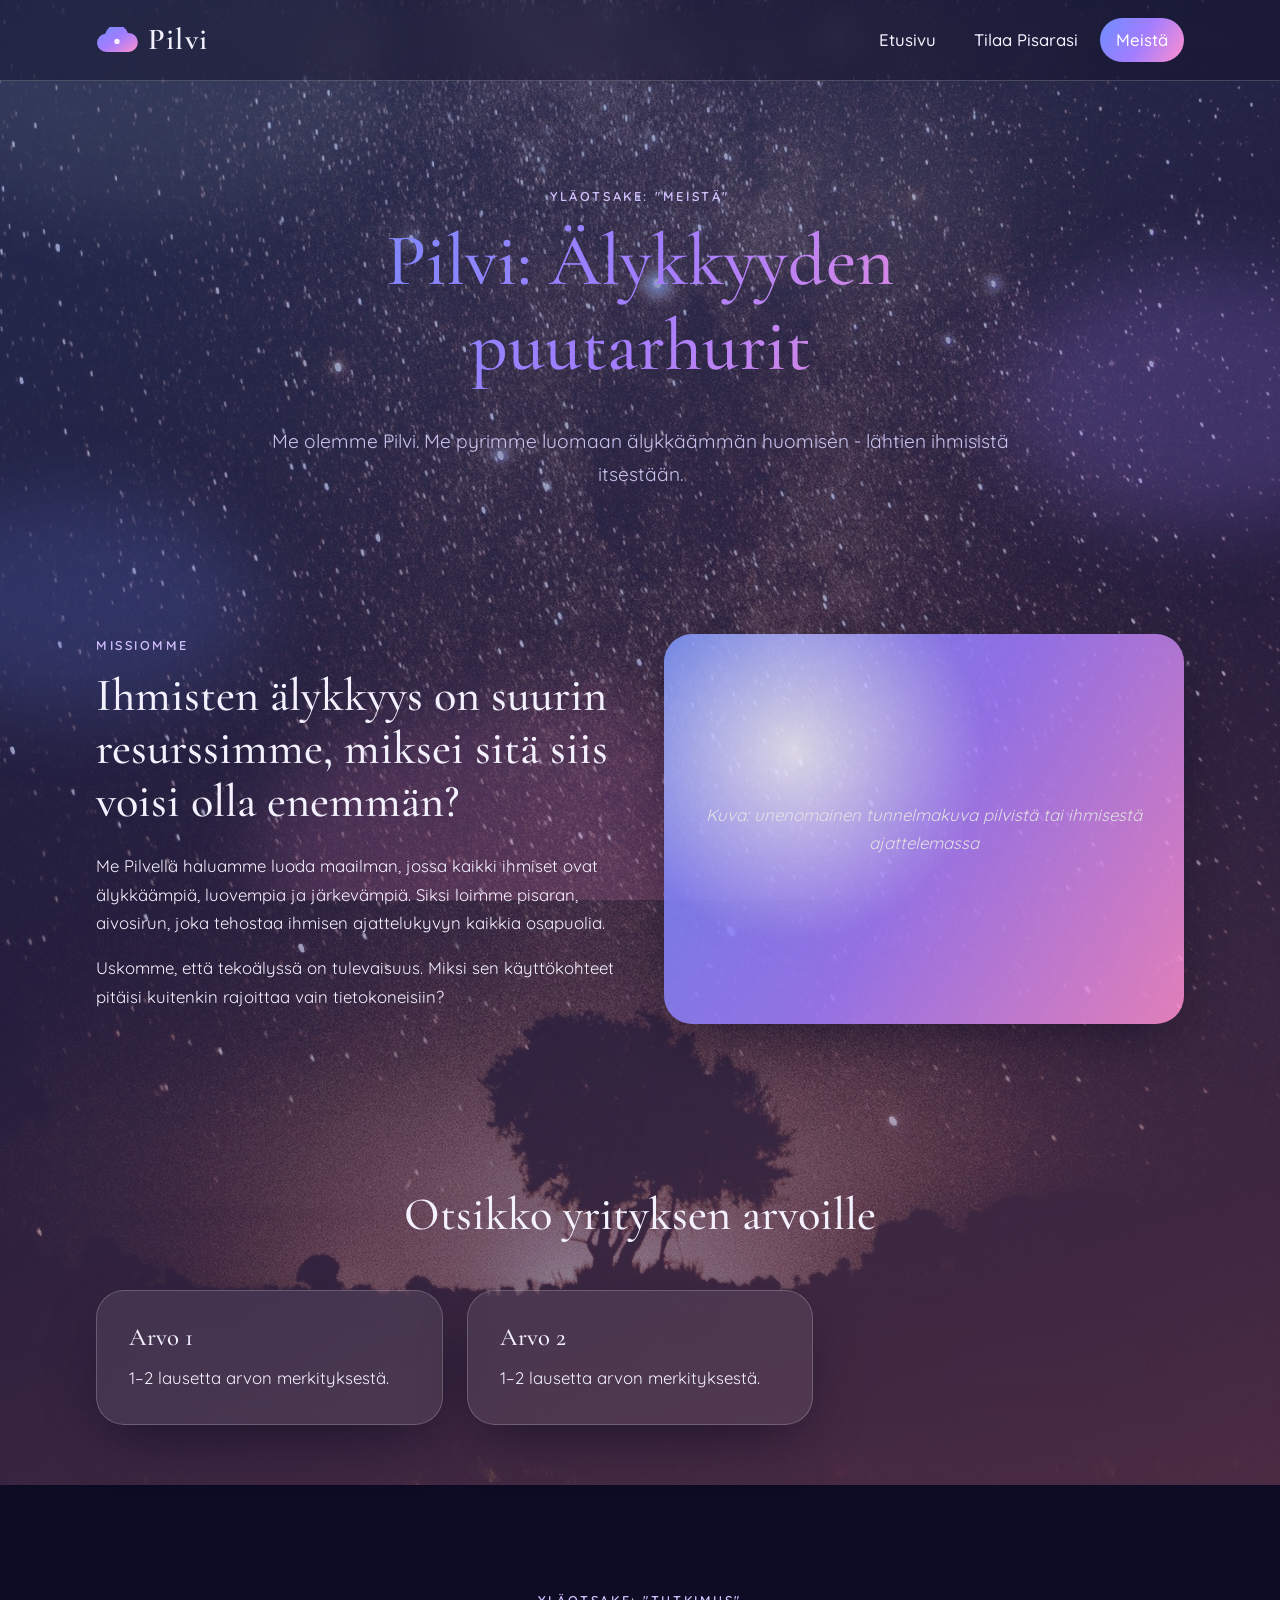
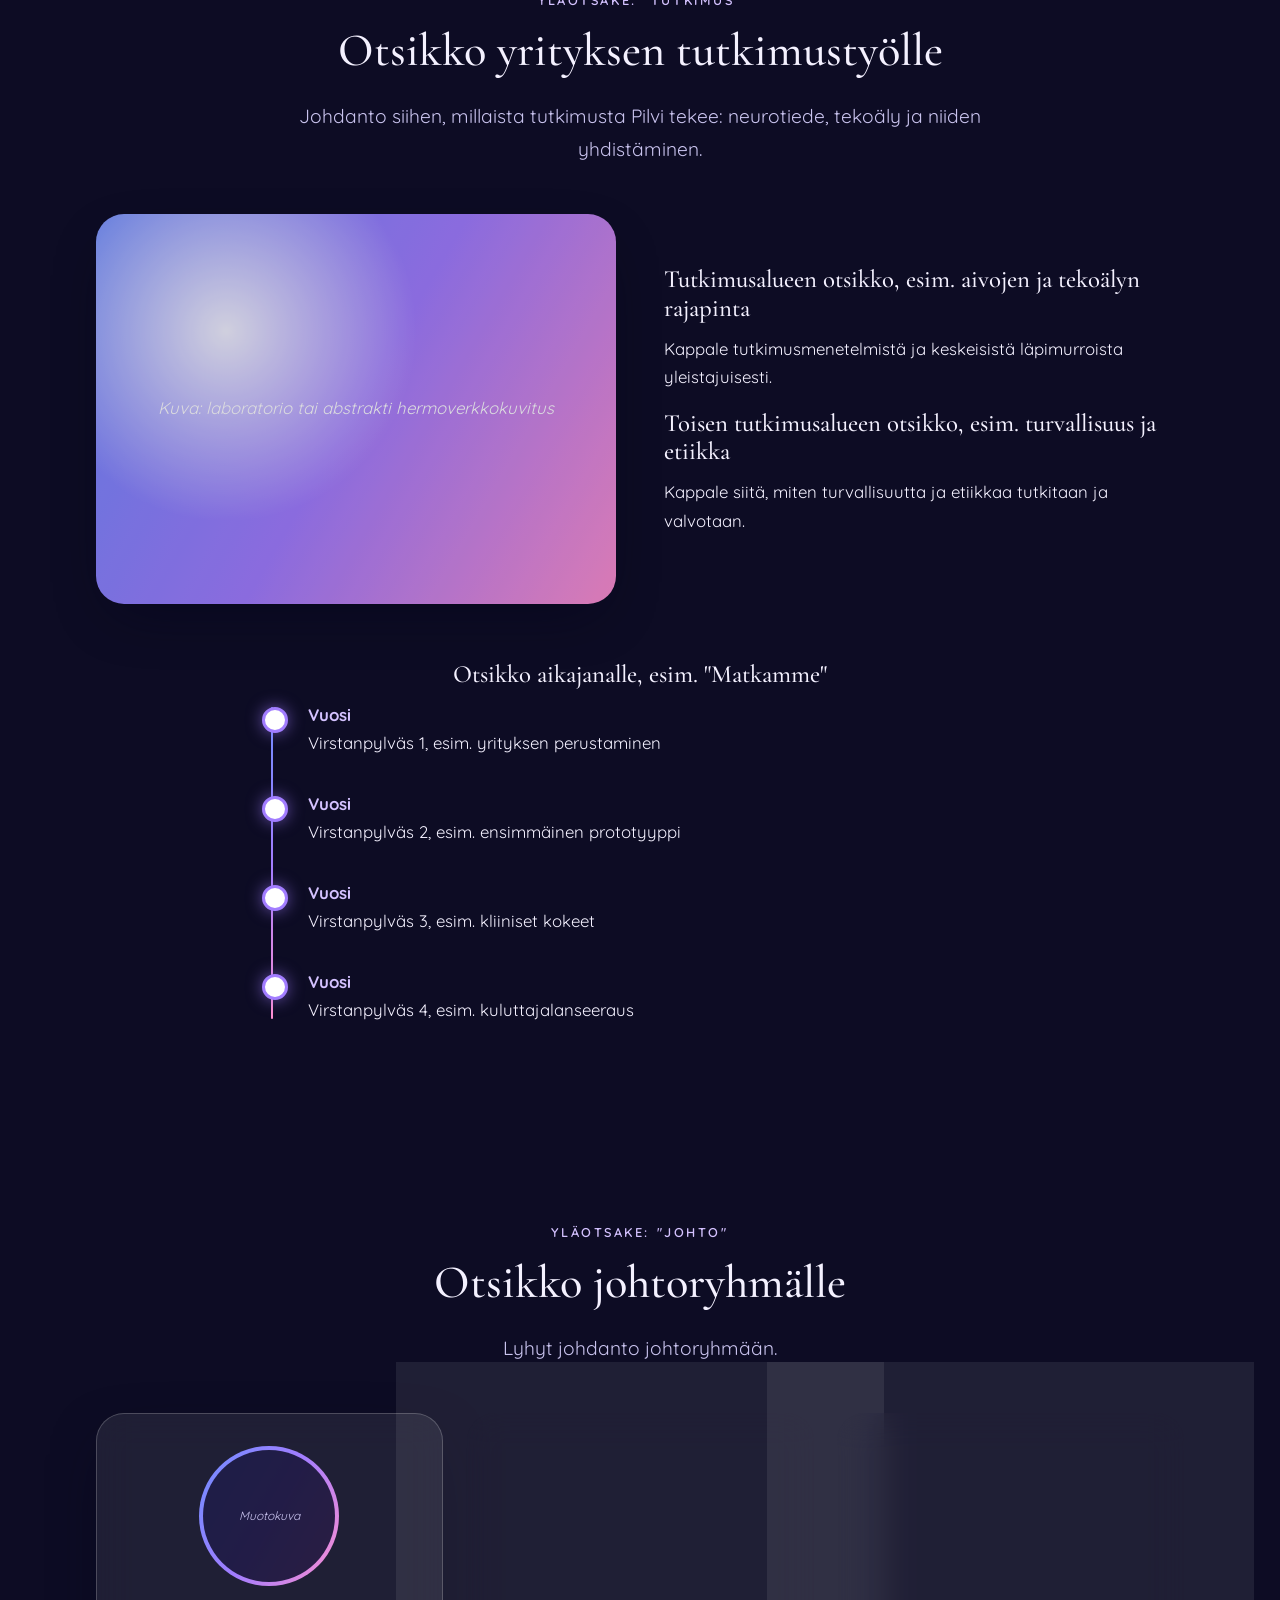
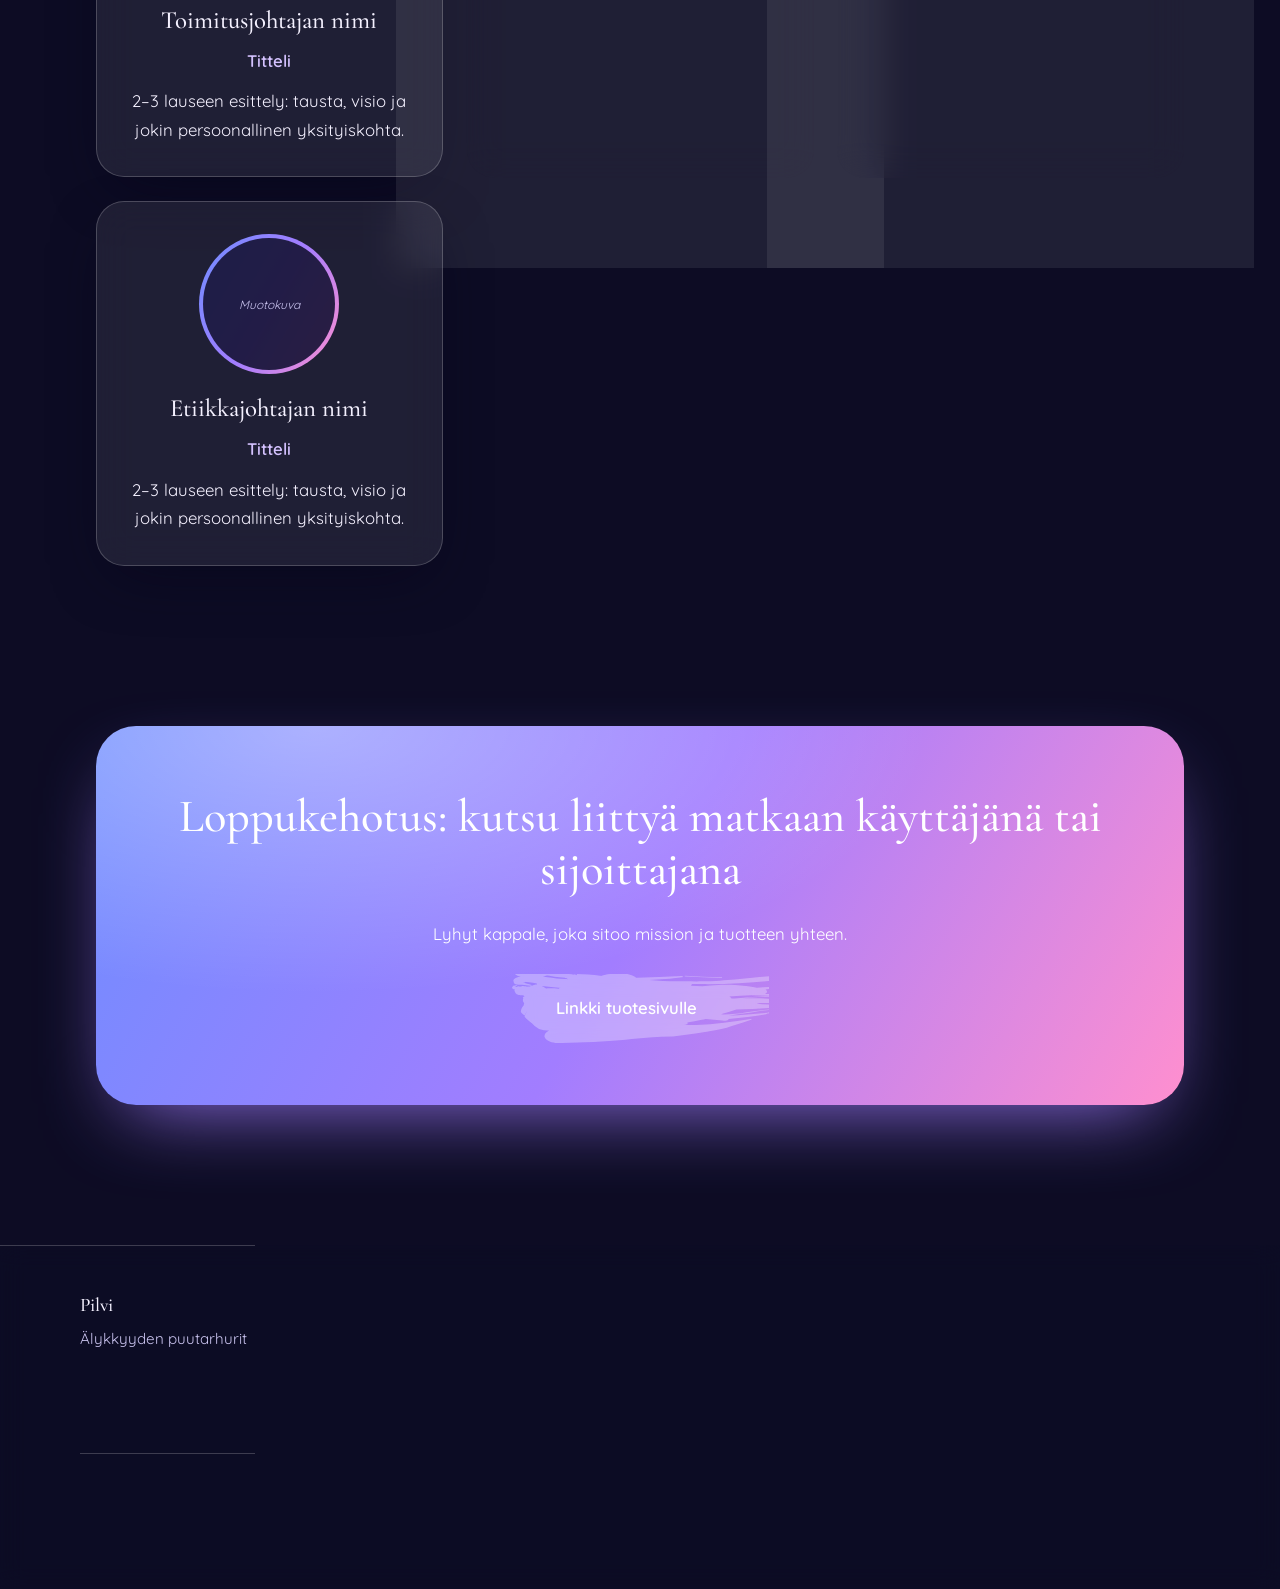
==== commit a2375e84: "Napeille siveltimenvedon muoto ja vektorikuvien tekijät alatunnisteeseen Lisätty siveltinkuva (Sheik" ====
--- a/about.html
+++ b/about.html
@@ -197,6 +197,7 @@
     </div>
     <p class="alatunniste__pohja ph">Pilvi © 2026</p>
     <p class="kuvakrediitti">Taustakuva: <a href="https://unsplash.com/photos/K-ENC7LNABA">Thomas Chizzali / Unsplash</a></p>
+    <p class="kuvakrediitti">Nappien siveltimenveto: <a href="https://unsplash.com/photos/_MI9oUq6Fek">Sheikh Shahoriar Haque / Unsplash</a></p>
   </footer>
 
   <script src="script.js"></script>
--- a/style.css
+++ b/style.css
@@ -79,18 +79,18 @@
   height: 165vh; /* mitä korkeampi, sitä nopeammin kuva liikkuu */
   z-index: -2;
   pointer-events: none;
-  background: url("kuvat/klemen-vrankar-lcT_p8kLCsc-unsplash.jpg") 20% 100% / cover no-repeat;
+  background: url("kuvat/tahtitaivas-ja-katsojan-siluetti_klemen-vrankar.jpg") 20% 100% / cover no-repeat;
   will-change: transform;
 }
 
 /* Sivukohtaiset taustakuvat */
 .tausta--tuote {
-  background-image: url("kuvat/luca-bravo-a_hPPrncGlQ-unsplash.jpg");
+  background-image: url("kuvat/kuunsirppi-sumuisen-merenrannan-ylla_luca-bravo.jpg");
   background-position: 50% 100%;
 }
 
 .tausta--meista {
-  background-image: url("kuvat/thomas-chizzali-K-ENC7LNABA-unsplash.jpg");
+  background-image: url("kuvat/linnunrata-ja-yksinainen-puu_thomas-chizzali.jpg");
   background-position: 50% 100%;
 }
 
@@ -259,84 +259,110 @@
   place-items: center;
 }
 
-/* Hehkuva "siru" -orbi herossa */
-.orbi {
-  width: 78%;
+/* Herokuva: sininen musteroiske, jonka keskiaukossa hehkuva pallo.
+   Roiskeen aukon keskipiste on kuvassa kohdassa (395, 396) / 800
+   ja säde n. 148 / 800. */
+.roiske {
+  position: absolute;
+  inset: 0;
+  background: linear-gradient(135deg, #9db8ff, #5b7cff 50%, #3b4fd6);
+  -webkit-mask: url("kuvat/musteroiske-jossa-pyorea-aukko_libre-clip-art.svg") center / contain no-repeat;
+  mask: url("kuvat/musteroiske-jossa-pyorea-aukko_libre-clip-art.svg") center / contain no-repeat;
+}
+
+.pallo {
+  position: absolute;
+  left: 49.4%;
+  top: 49.5%;
+  width: 38%;
   aspect-ratio: 1;
+  transform: translate(-50%, -50%);
+  border-radius: 50%;
+  overflow: hidden;
+  isolation: isolate;
+  animation: hehku 5s ease-in-out infinite;
+}
+
+/* Pyörivä, sumea liukuväri pallon sisällä */
+.pallo::before {
+  content: "";
+  position: absolute;
+  inset: -40%;
+  background: conic-gradient(from 0deg, #6f8dff, #a27dff, #ff8fcf, #8fd3ff, #a27dff, #6f8dff);
+  filter: blur(18px);
+  animation: pyori 9s linear infinite;
+}
+
+/* Valoheijastus ja vastakkaiseen suuntaan kiertävä pinkki hehku */
+.pallo::after {
+  content: "";
+  position: absolute;
+  inset: 0;
   border-radius: 50%;
   background:
-    radial-gradient(circle at 30% 30%, rgba(255, 255, 255, 0.95), transparent 45%),
-    radial-gradient(circle at 70% 70%, rgba(255, 143, 207, 0.8), transparent 55%),
-    radial-gradient(circle at 50% 50%, rgba(162, 125, 255, 0.9), rgba(111, 141, 255, 0.7));
-  box-shadow:
-    0 0 80px rgba(162, 125, 255, 0.55),
-    0 0 160px rgba(255, 143, 207, 0.35);
-  animation: syke 6s ease-in-out infinite;
-}
-
-.orbi__rengas {
-  position: absolute;
-  inset: 4%;
-  border-radius: 50%;
-  border: 1px solid rgba(255, 255, 255, 0.8);
-  animation: pyori 30s linear infinite;
-}
-
-.orbi__rengas::after {
-  content: "";
-  position: absolute;
-  top: -6px;
-  left: 50%;
-  width: 12px;
-  height: 12px;
-  border-radius: 50%;
-  background: #fff;
-  box-shadow: 0 0 16px #fff, 0 0 30px var(--pinkki);
-}
-
-.orbi__rengas--2 {
-  inset: -4%;
-  border-style: dashed;
-  border-color: rgba(162, 125, 255, 0.5);
-  animation-duration: 50s;
-  animation-direction: reverse;
-}
-
-@keyframes syke {
-  0%, 100% { transform: scale(1); }
-  50%      { transform: scale(1.04); }
+    radial-gradient(circle at 30% 28%, rgba(255, 255, 255, 0.6), transparent 36%),
+    radial-gradient(circle at 72% 72%, rgba(255, 143, 207, 0.55), transparent 50%);
+  mix-blend-mode: screen;
+  animation: pyori 14s linear infinite reverse;
+}
+
+@keyframes hehku {
+  0%, 100% {
+    filter: brightness(1) saturate(1);
+    box-shadow: 0 0 40px rgba(162, 125, 255, 0.5), 0 0 90px rgba(255, 143, 207, 0.25);
+  }
+  50% {
+    filter: brightness(1.2) saturate(1.15);
+    box-shadow: 0 0 70px rgba(162, 125, 255, 0.85), 0 0 150px rgba(255, 143, 207, 0.45);
+  }
 }
 
 @keyframes pyori { to { transform: rotate(360deg); } }
 
 /* ---------- Napit ---------- */
+/* Napin muoto on siveltimenveto: ::before-kerros täytetään värillä ja
+   rajataan vedon muotoon maskilla, joka venyy napin kokoiseksi.
+   Varjo tehdään drop-shadow-suodattimella, koska se seuraa muotoa. */
 .nappi {
+  position: relative;
+  isolation: isolate;
   display: inline-block;
-  padding: 14px 30px;
-  border-radius: 999px;
+  padding: 18px 64px 18px 36px;
   border: none;
+  background: none;
   font: inherit;
   font-weight: 600;
   text-decoration: none;
   cursor: pointer;
-  transition: transform 0.25s, box-shadow 0.25s;
+  transition: transform 0.25s, filter 0.25s;
+}
+
+.nappi::before {
+  content: "";
+  position: absolute;
+  inset: -2px -8px;
+  z-index: -1;
+  -webkit-mask: url("kuvat/suora-siveltimenveto-napin-muoto_sheikh-shahoriar-haque.svg") center / 100% 100% no-repeat;
+  mask: url("kuvat/suora-siveltimenveto-napin-muoto_sheikh-shahoriar-haque.svg") center / 100% 100% no-repeat;
 }
 
 .nappi--paa {
-  background: var(--liuku);
   color: #fff;
-  box-shadow: 0 10px 30px -8px rgba(162, 125, 255, 0.7);
-}
-
-.nappi--toissijainen {
-  background: var(--lasi);
-  color: var(--teksti);
-  border: 1px solid var(--lasi-reuna);
+  filter: drop-shadow(0 8px 16px rgba(162, 125, 255, 0.55));
+}
+
+.nappi--paa::before { background: var(--liuku); }
+
+.nappi--toissijainen { color: var(--teksti); }
+
+.nappi--toissijainen::before {
+  background: rgba(255, 255, 255, 0.2);
   backdrop-filter: blur(10px);
-}
-
-.nappi:hover { transform: translateY(-2px); box-shadow: 0 16px 40px -10px rgba(162, 125, 255, 0.8); }
-.nappi:focus-visible { outline: 3px solid var(--violetti); outline-offset: 3px; }
+  -webkit-backdrop-filter: blur(10px);
+}
+
+.nappi:hover { transform: translateY(-2px); filter: drop-shadow(0 12px 22px rgba(162, 125, 255, 0.8)); }
+.nappi:focus-visible { outline: 3px solid var(--violetti); outline-offset: 6px; }
 
 /* ---------- Lasikortit ---------- */
 .kortit {
@@ -365,19 +391,70 @@
   line-height: 1.4;
 }
 
-.ikoni {
-  width: 56px;
-  height: 56px;
-  border-radius: 18px;
-  display: grid;
-  place-items: center;
-  background: var(--liuku);
-  color: #fff;
-  margin-bottom: 20px;
-  box-shadow: 0 8px 24px -6px rgba(162, 125, 255, 0.6);
-}
-
-.ikoni svg { width: 28px; height: 28px; }
+/* Kortit, joiden taustalla on valokuva.
+   Kuva on omana kerroksenaan (::before) kortin yläosassa, ja sitä
+   nostetaan ylöspäin translate-arvolla niin, että kuvan pääaihe
+   näkyy tekstin yläpuolella. Kuvan alareuna liukuu tummaan, ja
+   ::after tummentaa tekstin alueen. */
+.kortti--kuva {
+  position: relative;
+  isolation: isolate;
+  overflow: hidden;
+  min-height: 480px;
+  display: flex;
+  flex-direction: column;
+  justify-content: flex-end;
+  background: #15132f;
+  text-shadow: 0 1px 12px rgba(13, 12, 36, 0.6);
+}
+
+.kortti--kuva::before {
+  content: "";
+  position: absolute;
+  top: 0;
+  left: 50%;
+  width: 100%;
+  z-index: -2;
+  background-size: cover;
+  background-position: center;
+  background-repeat: no-repeat;
+}
+
+.kortti--kuva::after {
+  content: "";
+  position: absolute;
+  inset: 0;
+  z-index: -1;
+  background: linear-gradient(to bottom, rgba(21, 19, 47, 0) 38%, rgba(21, 19, 47, 0.8) 60%, #15132f 85%);
+}
+
+/* Aivot: kuvaa suurennetaan hieman, jotta aivot erottuvat */
+.kortti--selkeys::before {
+  width: 173%;
+  aspect-ratio: 900 / 684;
+  transform: translate(-49%, -22%);
+  background-image:
+    linear-gradient(to bottom, rgba(21, 19, 47, 0) 45%, #15132f 92%),
+    url("kuvat/aivot-violetissa-valossa_milad-fakurian-pieni.jpg");
+}
+
+/* Hehkulamppu */
+.kortti--luovuus::before {
+  aspect-ratio: 900 / 1125;
+  transform: translate(-50%, -20%);
+  background-image:
+    linear-gradient(to bottom, rgba(21, 19, 47, 0) 70%, #15132f 100%),
+    url("kuvat/hehkulamppu-kadessa-iltataivasta-vasten_diego-ph-pieni.jpg");
+}
+
+/* Tanssija */
+.kortti--liike::before {
+  aspect-ratio: 900 / 1190;
+  transform: translate(-50%, -32%);
+  background-image:
+    linear-gradient(to bottom, rgba(21, 19, 47, 0) 75%, #15132f 100%),
+    url("kuvat/tanssija-hyppaa-auringonlaskun-meressa_drew-colins-pieni.jpg");
+}
 
 /* ---------- Kaksipalstainen osio ---------- */
 .kaksi {
@@ -432,7 +509,8 @@
 }
 
 .banneri .ylaotsake { color: rgba(255, 255, 255, 0.85); }
-.banneri .nappi--toissijainen { color: #fff; background: rgba(255, 255, 255, 0.2); }
+.banneri .nappi--toissijainen { color: #fff; }
+.banneri .nappi--toissijainen::before { background: rgba(255, 255, 255, 0.3); }
 
 /* ---------- Tuotteet ---------- */
 .tuote {
@@ -695,6 +773,16 @@
   text-align: center;
 }
 
+.kuvakrediitti a { color: inherit; }
+
+/* Korttikuvan tekijä kortin alareunassa */
+.kortti .kuvakrediitti--kortti {
+  margin: 20px 0 0;
+  font-size: 0.75rem;
+  text-align: left;
+  opacity: 0.85;
+}
+
 /* ---------- Pilviaalto osioiden välissä ---------- */
 .aalto {
   display: block;
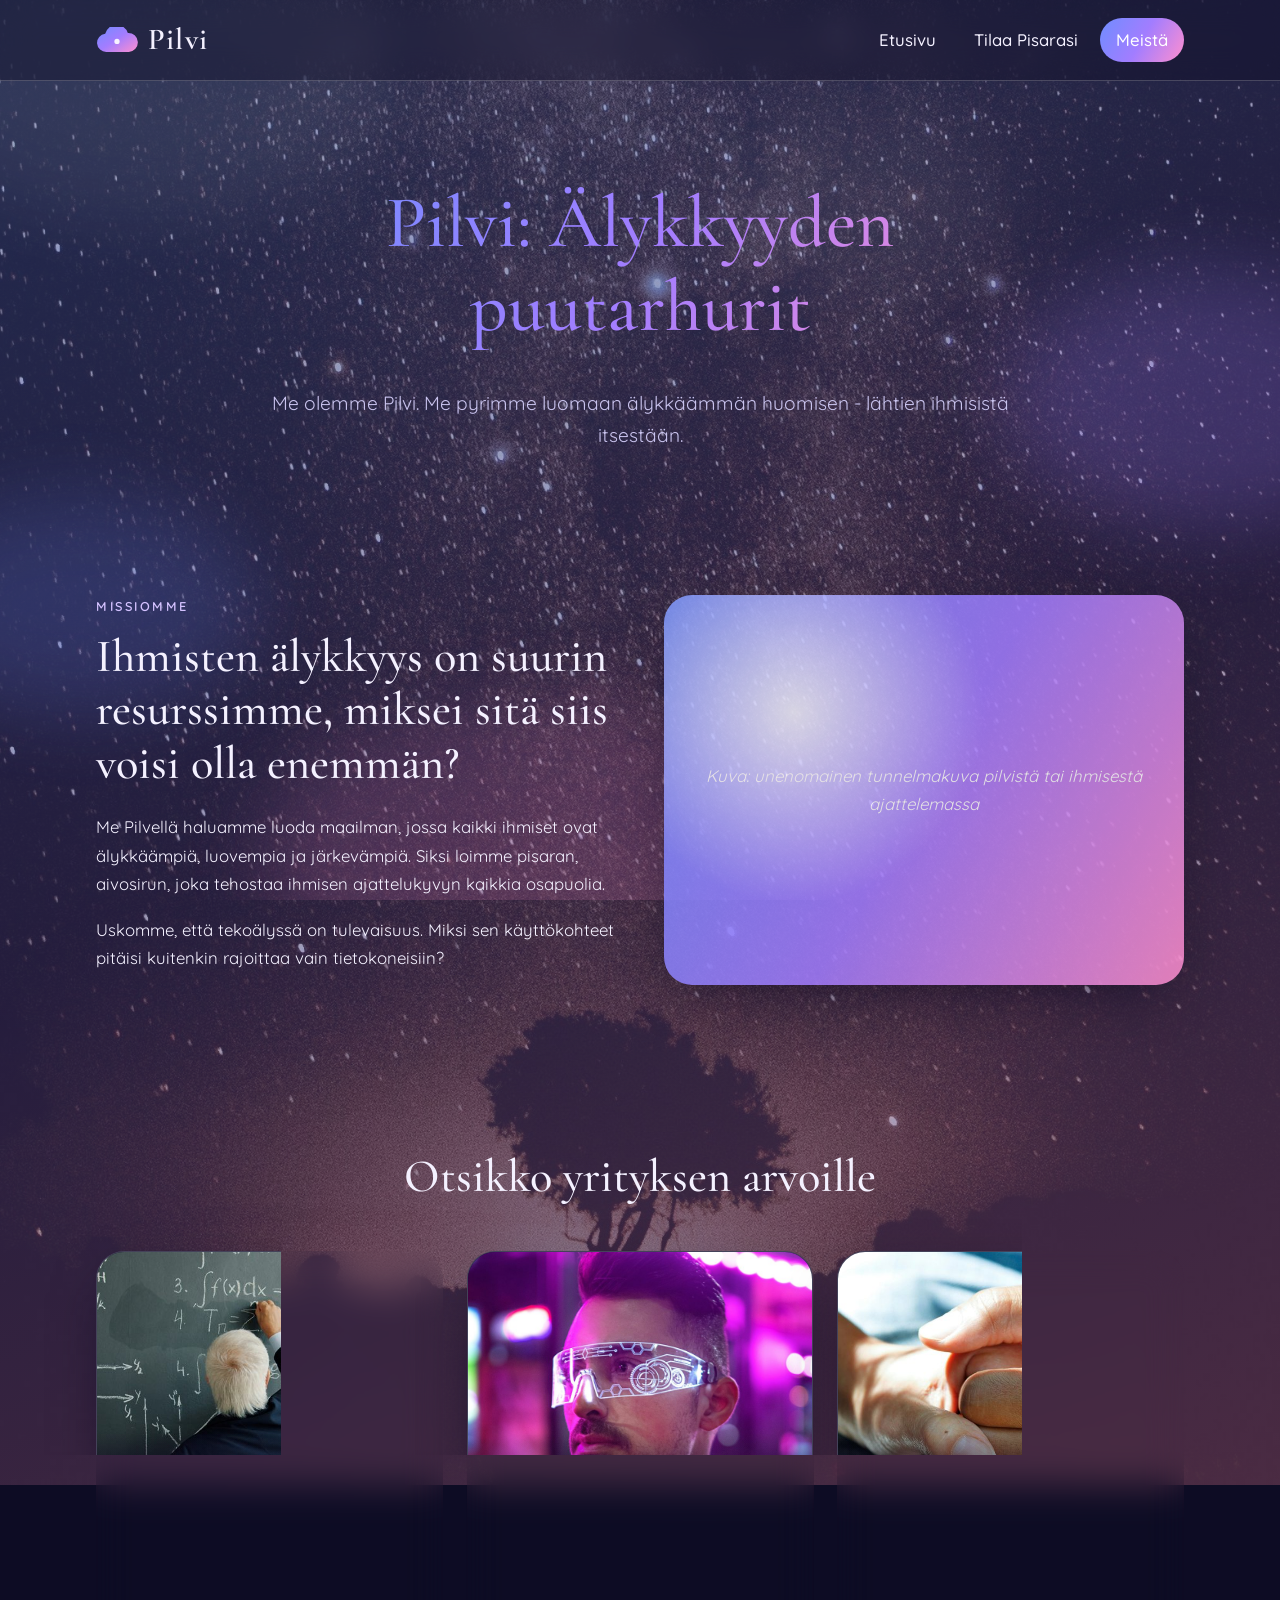
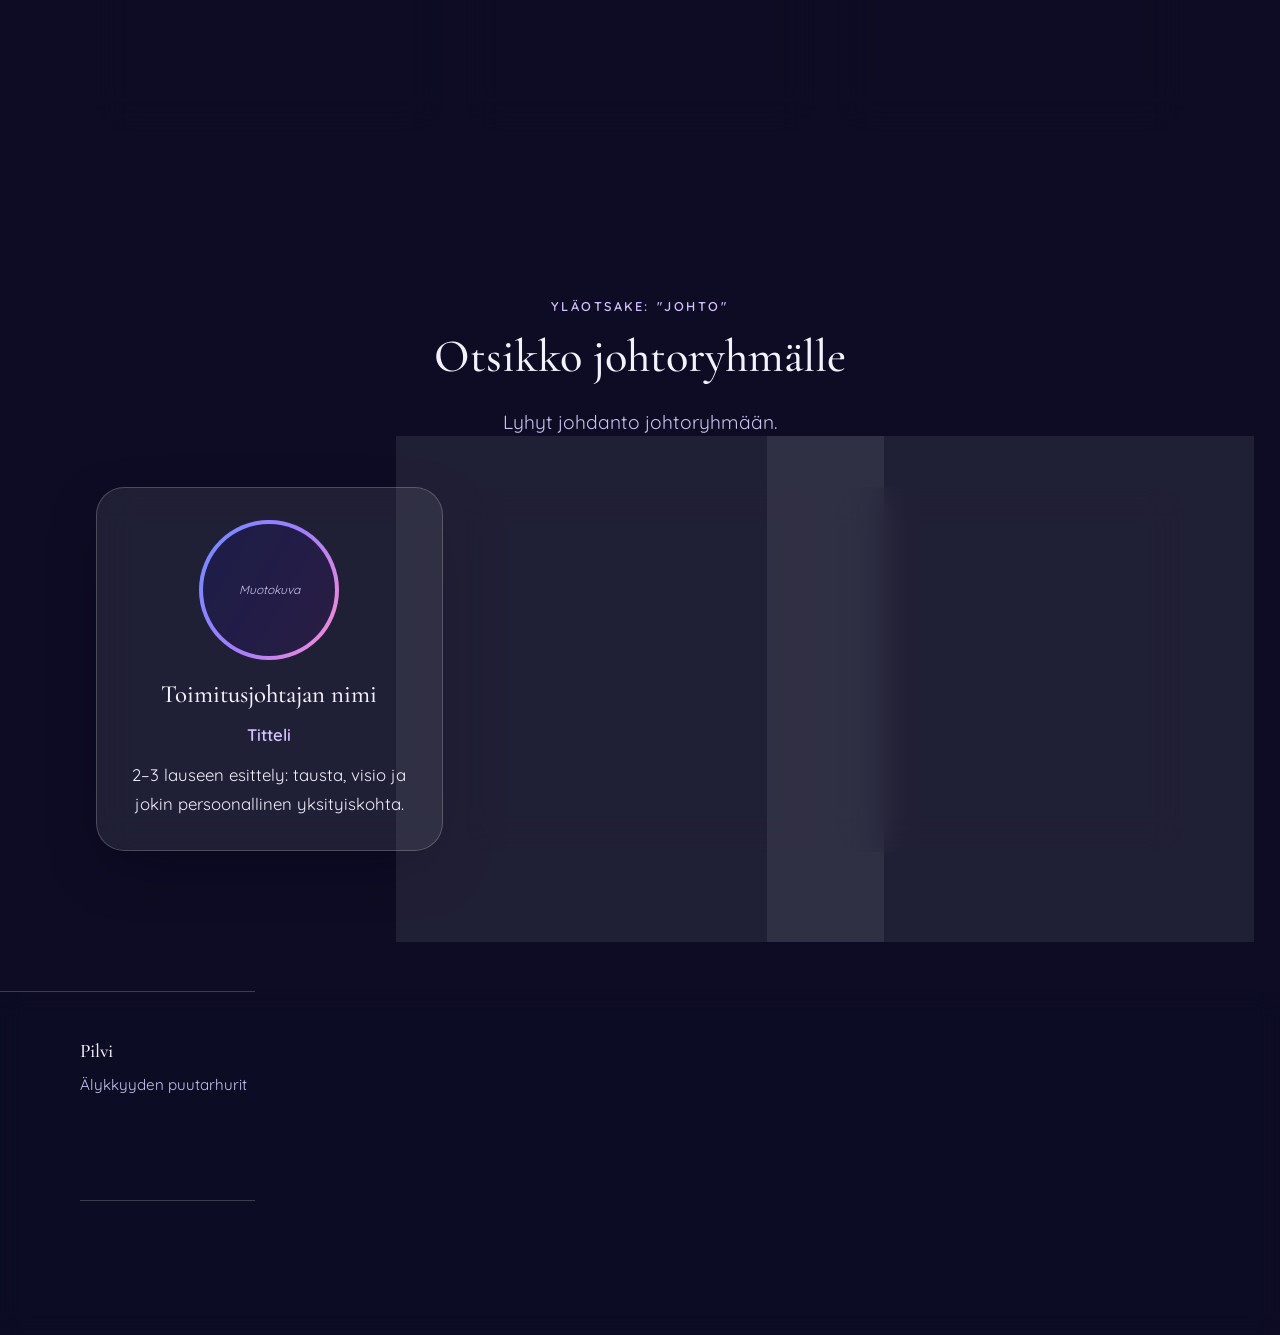
==== commit a74619f8: "Meistä-sivun arvokortteihin kuvat ja tekijätiedot Arvojen kolmeen korttiin lisätty kuvat samalla tav" ====
--- a/about.html
+++ b/about.html
@@ -50,7 +50,6 @@
     <!-- HERO -->
     <section class="hero hero--keskitetty">
       <div>
-        <span class="ylaotsake ph">Yläotsake: "Meistä"</span>
         <h1 class="liukuteksti ph">Pilvi: Älykkyyden puutarhurit</h1>
         <p class="johdanto ph">Me olemme Pilvi. Me pyrimme luomaan älykkäämmän huomisen - lähtien ihmisistä itsestään.</p>
       </div>
@@ -75,57 +74,22 @@
         <h2 class="ph">Otsikko yrityksen arvoille</h2>
       </div>
       <div class="kortit">
-        <article class="kortti">
+        <article class="kortti kortti--kuva kortti--tieto">
           <h3 class="ph">Arvo 1</h3>
           <p class="ph">1–2 lausetta arvon merkityksestä.</p>
+          <p class="kuvakrediitti kuvakrediitti--kortti">Kuva: <a href="https://unsplash.com/photos/7SRcRDuIDD4">Vitaly Gariev / Unsplash</a></p>
         </article>
-        <article class="kortti">
+        <article class="kortti kortti--kuva kortti--tulevaisuus">
           <h3 class="ph">Arvo 2</h3>
           <p class="ph">1–2 lausetta arvon merkityksestä.</p>
+          <p class="kuvakrediitti kuvakrediitti--kortti">Kuva: <a href="https://unsplash.com/photos/2r5adxul49E">Ameer Basheer / Unsplash</a></p>
         </article>
-        <article class="kortti">
+        <article class="kortti kortti--kuva kortti--valittaminen">
           <h3 class="ph">Arvo 3</h3>
           <p class="ph">1–2 lausetta arvon merkityksestä.</p>
+          <p class="kuvakrediitti kuvakrediitti--kortti">Kuva: <a href="https://unsplash.com/photos/BxXgTQEw1M4">National Cancer Institute / Unsplash</a></p>
         </article>
       </div>
-    </section>
-
-    <!-- TUTKIMUS -->
-    <section class="osio ilmesty">
-      <div class="osio__otsake">
-        <span class="ylaotsake ph">Yläotsake: "Tutkimus"</span>
-        <h2 class="ph">Otsikko yrityksen tutkimustyölle</h2>
-        <p class="johdanto ph">Johdanto siihen, millaista tutkimusta Pilvi tekee: neurotiede, tekoäly ja niiden yhdistäminen.</p>
-      </div>
-      <div class="kaksi" style="margin-bottom:56px">
-        <div class="kuvapaikka ph">Kuva: laboratorio tai abstrakti hermoverkkokuvitus</div>
-        <div>
-          <h3 class="ph">Tutkimusalueen otsikko, esim. aivojen ja tekoälyn rajapinta</h3>
-          <p class="ph">Kappale tutkimusmenetelmistä ja keskeisistä läpimurroista yleistajuisesti.</p>
-          <h3 class="ph">Toisen tutkimusalueen otsikko, esim. turvallisuus ja etiikka</h3>
-          <p class="ph">Kappale siitä, miten turvallisuutta ja etiikkaa tutkitaan ja valvotaan.</p>
-        </div>
-      </div>
-
-      <h3 class="ph" style="text-align:center">Otsikko aikajanalle, esim. "Matkamme"</h3>
-      <ol class="aikajana">
-        <li>
-          <div class="aikajana__vuosi ph">Vuosi</div>
-          <p class="ph">Virstanpylväs 1, esim. yrityksen perustaminen</p>
-        </li>
-        <li>
-          <div class="aikajana__vuosi ph">Vuosi</div>
-          <p class="ph">Virstanpylväs 2, esim. ensimmäinen prototyyppi</p>
-        </li>
-        <li>
-          <div class="aikajana__vuosi ph">Vuosi</div>
-          <p class="ph">Virstanpylväs 3, esim. kliiniset kokeet</p>
-        </li>
-        <li>
-          <div class="aikajana__vuosi ph">Vuosi</div>
-          <p class="ph">Virstanpylväs 4, esim. kuluttajalanseeraus</p>
-        </li>
-      </ol>
     </section>
 
     <!-- JOHTO -->
@@ -154,23 +118,6 @@
           <div class="henkilo__rooli ph">Titteli</div>
           <p class="ph">2–3 lauseen esittely: tausta, visio ja jokin persoonallinen yksityiskohta.</p>
         </article>
-        <article class="kortti henkilo">
-          <div class="henkilo__kuva"><span>Muotokuva</span></div>
-          <h3 class="ph">Etiikkajohtajan nimi</h3>
-          <div class="henkilo__rooli ph">Titteli</div>
-          <p class="ph">2–3 lauseen esittely: tausta, visio ja jokin persoonallinen yksityiskohta.</p>
-        </article>
-      </div>
-    </section>
-
-    <!-- KUTSU -->
-    <section class="osio ilmesty">
-      <div class="banneri">
-        <h2 class="ph">Loppukehotus: kutsu liittyä matkaan käyttäjänä tai sijoittajana</h2>
-        <p class="ph">Lyhyt kappale, joka sitoo mission ja tuotteen yhteen.</p>
-        <div class="hero__napit" style="justify-content:center">
-          <a class="nappi nappi--toissijainen ph" href="tuote.html">Linkki tuotesivulle</a>
-        </div>
       </div>
     </section>
   </main>
--- a/style.css
+++ b/style.css
@@ -270,6 +270,21 @@
   mask: url("kuvat/musteroiske-jossa-pyorea-aukko_libre-clip-art.svg") center / contain no-repeat;
 }
 
+/* Hehkuva pisara-pallo. Sama pallo on herossa (.pallo) ja tuotesivun
+   mallikorteissa (.tuote__siru). Sävyt tulevat muuttujista, joten
+   mallikohtaiset versiot vaihtavat vain muuttujien arvot. */
+.pallo,
+.tuote__siru {
+  --pallo-varit: #6f8dff, #a27dff, #ff8fcf, #8fd3ff, #a27dff, #6f8dff;
+  --pallo-heijastus: rgba(255, 143, 207, 0.55);
+  --pallo-hehku-1: 162, 125, 255;
+  --pallo-hehku-2: 255, 143, 207;
+  border-radius: 50%;
+  overflow: hidden;
+  isolation: isolate;
+  animation: hehku 5s ease-in-out infinite;
+}
+
 .pallo {
   position: absolute;
   left: 49.4%;
@@ -277,31 +292,29 @@
   width: 38%;
   aspect-ratio: 1;
   transform: translate(-50%, -50%);
-  border-radius: 50%;
-  overflow: hidden;
-  isolation: isolate;
-  animation: hehku 5s ease-in-out infinite;
 }
 
 /* Pyörivä, sumea liukuväri pallon sisällä */
-.pallo::before {
+.pallo::before,
+.tuote__siru::before {
   content: "";
   position: absolute;
   inset: -40%;
-  background: conic-gradient(from 0deg, #6f8dff, #a27dff, #ff8fcf, #8fd3ff, #a27dff, #6f8dff);
+  background: conic-gradient(from 0deg, var(--pallo-varit));
   filter: blur(18px);
   animation: pyori 9s linear infinite;
 }
 
-/* Valoheijastus ja vastakkaiseen suuntaan kiertävä pinkki hehku */
-.pallo::after {
+/* Valoheijastus ja vastakkaiseen suuntaan kiertävä hehku */
+.pallo::after,
+.tuote__siru::after {
   content: "";
   position: absolute;
   inset: 0;
   border-radius: 50%;
   background:
     radial-gradient(circle at 30% 28%, rgba(255, 255, 255, 0.6), transparent 36%),
-    radial-gradient(circle at 72% 72%, rgba(255, 143, 207, 0.55), transparent 50%);
+    radial-gradient(circle at 72% 72%, var(--pallo-heijastus), transparent 50%);
   mix-blend-mode: screen;
   animation: pyori 14s linear infinite reverse;
 }
@@ -309,29 +322,43 @@
 @keyframes hehku {
   0%, 100% {
     filter: brightness(1) saturate(1);
-    box-shadow: 0 0 40px rgba(162, 125, 255, 0.5), 0 0 90px rgba(255, 143, 207, 0.25);
+    box-shadow: 0 0 40px rgba(var(--pallo-hehku-1), 0.5), 0 0 90px rgba(var(--pallo-hehku-2), 0.25);
   }
   50% {
     filter: brightness(1.2) saturate(1.15);
-    box-shadow: 0 0 70px rgba(162, 125, 255, 0.85), 0 0 150px rgba(255, 143, 207, 0.45);
+    box-shadow: 0 0 70px rgba(var(--pallo-hehku-1), 0.85), 0 0 150px rgba(var(--pallo-hehku-2), 0.45);
   }
 }
 
 @keyframes pyori { to { transform: rotate(360deg); } }
 
 /* ---------- Napit ---------- */
+/* Nappien fontti: Showclick (Khurasan, khurasanstudio.com) */
+@font-face {
+  font-family: "Showclick";
+  src: url("fontit/Showclick.ttf") format("truetype");
+  font-weight: 400;
+  font-style: normal;
+  font-display: swap;
+}
+
 /* Napin muoto on siveltimenveto: ::before-kerros täytetään värillä ja
    rajataan vedon muotoon maskilla, joka venyy napin kokoiseksi.
-   Varjo tehdään drop-shadow-suodattimella, koska se seuraa muotoa. */
+   Vedon kiinteä osa on vasemmalla ja keskellä, oikealla harjakset,
+   joten tekstille on enemmän tilaa oikealla. Alareunan suurempi
+   täyte nostaa tekstiä ylemmäs. */
 .nappi {
   position: relative;
   isolation: isolate;
   display: inline-block;
-  padding: 18px 64px 18px 36px;
+  padding: 19px 100px 13px 38px;
   border: none;
   background: none;
-  font: inherit;
+  font-family: "Showclick", "Quicksand", "Segoe UI", system-ui, sans-serif;
+  font-size: 2rem;
   font-weight: 600;
+  line-height: 0.6;
+  color: #000;
   text-decoration: none;
   cursor: pointer;
   transition: transform 0.25s, filter 0.25s;
@@ -340,26 +367,20 @@
 .nappi::before {
   content: "";
   position: absolute;
-  inset: -2px -8px;
+  inset: -1px -2px;
   z-index: -1;
   -webkit-mask: url("kuvat/suora-siveltimenveto-napin-muoto_sheikh-shahoriar-haque.svg") center / 100% 100% no-repeat;
   mask: url("kuvat/suora-siveltimenveto-napin-muoto_sheikh-shahoriar-haque.svg") center / 100% 100% no-repeat;
 }
 
 .nappi--paa {
-  color: #fff;
   filter: drop-shadow(0 8px 16px rgba(162, 125, 255, 0.55));
 }
 
 .nappi--paa::before { background: var(--liuku); }
 
-.nappi--toissijainen { color: var(--teksti); }
-
-.nappi--toissijainen::before {
-  background: rgba(255, 255, 255, 0.2);
-  backdrop-filter: blur(10px);
-  -webkit-backdrop-filter: blur(10px);
-}
+/* Toissijainen veto on vaalea, jotta musta teksti erottuu */
+.nappi--toissijainen::before { background: #e6ddff; }
 
 .nappi:hover { transform: translateY(-2px); filter: drop-shadow(0 12px 22px rgba(162, 125, 255, 0.8)); }
 .nappi:focus-visible { outline: 3px solid var(--violetti); outline-offset: 6px; }
@@ -456,6 +477,64 @@
     url("kuvat/tanssija-hyppaa-auringonlaskun-meressa_drew-colins-pieni.jpg");
 }
 
+/* Tuotesivu, vaihe 1: kannettava tietokone */
+.kortti--varaus::before {
+  aspect-ratio: 900 / 1350;
+  transform: translate(-50%, -12%);
+  background-image:
+    linear-gradient(to bottom, rgba(21, 19, 47, 0) 60%, #15132f 90%),
+    url("kuvat/nainen-kayttaa-kannettavaa-tietokonetta_ellie-ellien-pieni.jpg");
+}
+
+/* Tuotesivu, vaihe 2: kirurgi */
+.kortti--asennus::before {
+  aspect-ratio: 900 / 1125;
+  transform: translate(-50%, -6%);
+  background-image:
+    linear-gradient(to bottom, rgba(21, 19, 47, 0) 60%, #15132f 90%),
+    url("kuvat/kirurgi-leikkaussalissa_david-akinwale-pieni.jpg");
+}
+
+/* Tuotesivu, vaihe 3: hehkuvat aivot kämmenen yllä */
+.kortti--kyvyt::before {
+  aspect-ratio: 900 / 1600;
+  transform: translate(-50%, -17%);
+  background-image:
+    linear-gradient(to bottom, rgba(21, 19, 47, 0) 50%, #15132f 75%),
+    url("kuvat/hehkuvat-aivot-kammenen-ylla_tsd-studio-pieni.jpg");
+}
+
+/* Meistä-sivu, arvo 1: professori liitutaululla.
+   Vaakakuvaa suurennetaan, jotta se täyttää kortin yläosan. */
+.kortti--tieto::before {
+  width: 165%;
+  aspect-ratio: 900 / 506;
+  transform: translate(-50%, 0);
+  background-image:
+    linear-gradient(to bottom, rgba(21, 19, 47, 0) 55%, #15132f 95%),
+    url("kuvat/professori-kirjoittaa-kaavoja-liitutaululle_vitaly-gariev-pieni.jpg");
+}
+
+/* Meistä-sivu, arvo 2: mies futuristisissa laseissa */
+.kortti--tulevaisuus::before {
+  aspect-ratio: 900 / 1350;
+  transform: translate(-50%, -14%);
+  background-image:
+    linear-gradient(to bottom, rgba(21, 19, 47, 0) 50%, #15132f 80%),
+    url("kuvat/mies-futuristisissa-laseissa-neonvalossa_ameer-basheer-pieni.jpg");
+}
+
+/* Meistä-sivu, arvo 3: kädet pitävät toisistaan kiinni.
+   Vaakakuvaa suurennetaan, jotta se täyttää kortin yläosan. */
+.kortti--valittaminen::before {
+  width: 140%;
+  aspect-ratio: 900 / 600;
+  transform: translate(-50%, 0);
+  background-image:
+    linear-gradient(to bottom, rgba(21, 19, 47, 0) 55%, #15132f 95%),
+    url("kuvat/kadet-pitavat-toisistaan-kiinni_national-cancer-institute-pieni.jpg");
+}
+
 /* ---------- Kaksipalstainen osio ---------- */
 .kaksi {
   display: grid;
@@ -509,8 +588,7 @@
 }
 
 .banneri .ylaotsake { color: rgba(255, 255, 255, 0.85); }
-.banneri .nappi--toissijainen { color: #fff; }
-.banneri .nappi--toissijainen::before { background: rgba(255, 255, 255, 0.3); }
+.banneri .nappi--toissijainen::before { background: #fff; }
 
 /* ---------- Tuotteet ---------- */
 .tuote {
@@ -540,15 +618,29 @@
   white-space: nowrap;
 }
 
+/* Mallikorttien pallo: sama kuin herossa, pienempänä.
+   Pallon tyylit ja animaatio ovat herokuvan kohdalla. */
 .tuote__siru {
+  position: relative;
   width: 96px;
   height: 96px;
-  margin: 0 auto 20px;
-  border-radius: 50%;
-  background:
-    radial-gradient(circle at 30% 30%, #fff, transparent 50%),
-    var(--liuku);
-  box-shadow: 0 0 40px rgba(162, 125, 255, 0.5);
+  margin: 0 auto 24px;
+}
+
+/* Pisara Pro: tummansinisempi */
+.tuote__siru--pro {
+  --pallo-varit: #1b2f8f, #3b5bdb, #22237a, #4f8dff, #2a3fbf, #1b2f8f;
+  --pallo-heijastus: rgba(79, 141, 255, 0.5);
+  --pallo-hehku-1: 59, 91, 219;
+  --pallo-hehku-2: 40, 60, 180;
+}
+
+/* Pisara Pro Ultra Super Max: pinkimpi ja violetimpi */
+.tuote__siru--max {
+  --pallo-varit: #b84dff, #ff5fc8, #8a3dff, #ff9ad9, #c35cff, #b84dff;
+  --pallo-heijastus: rgba(255, 95, 200, 0.65);
+  --pallo-hehku-1: 184, 77, 255;
+  --pallo-hehku-2: 255, 95, 200;
 }
 
 .tuote__hinta {
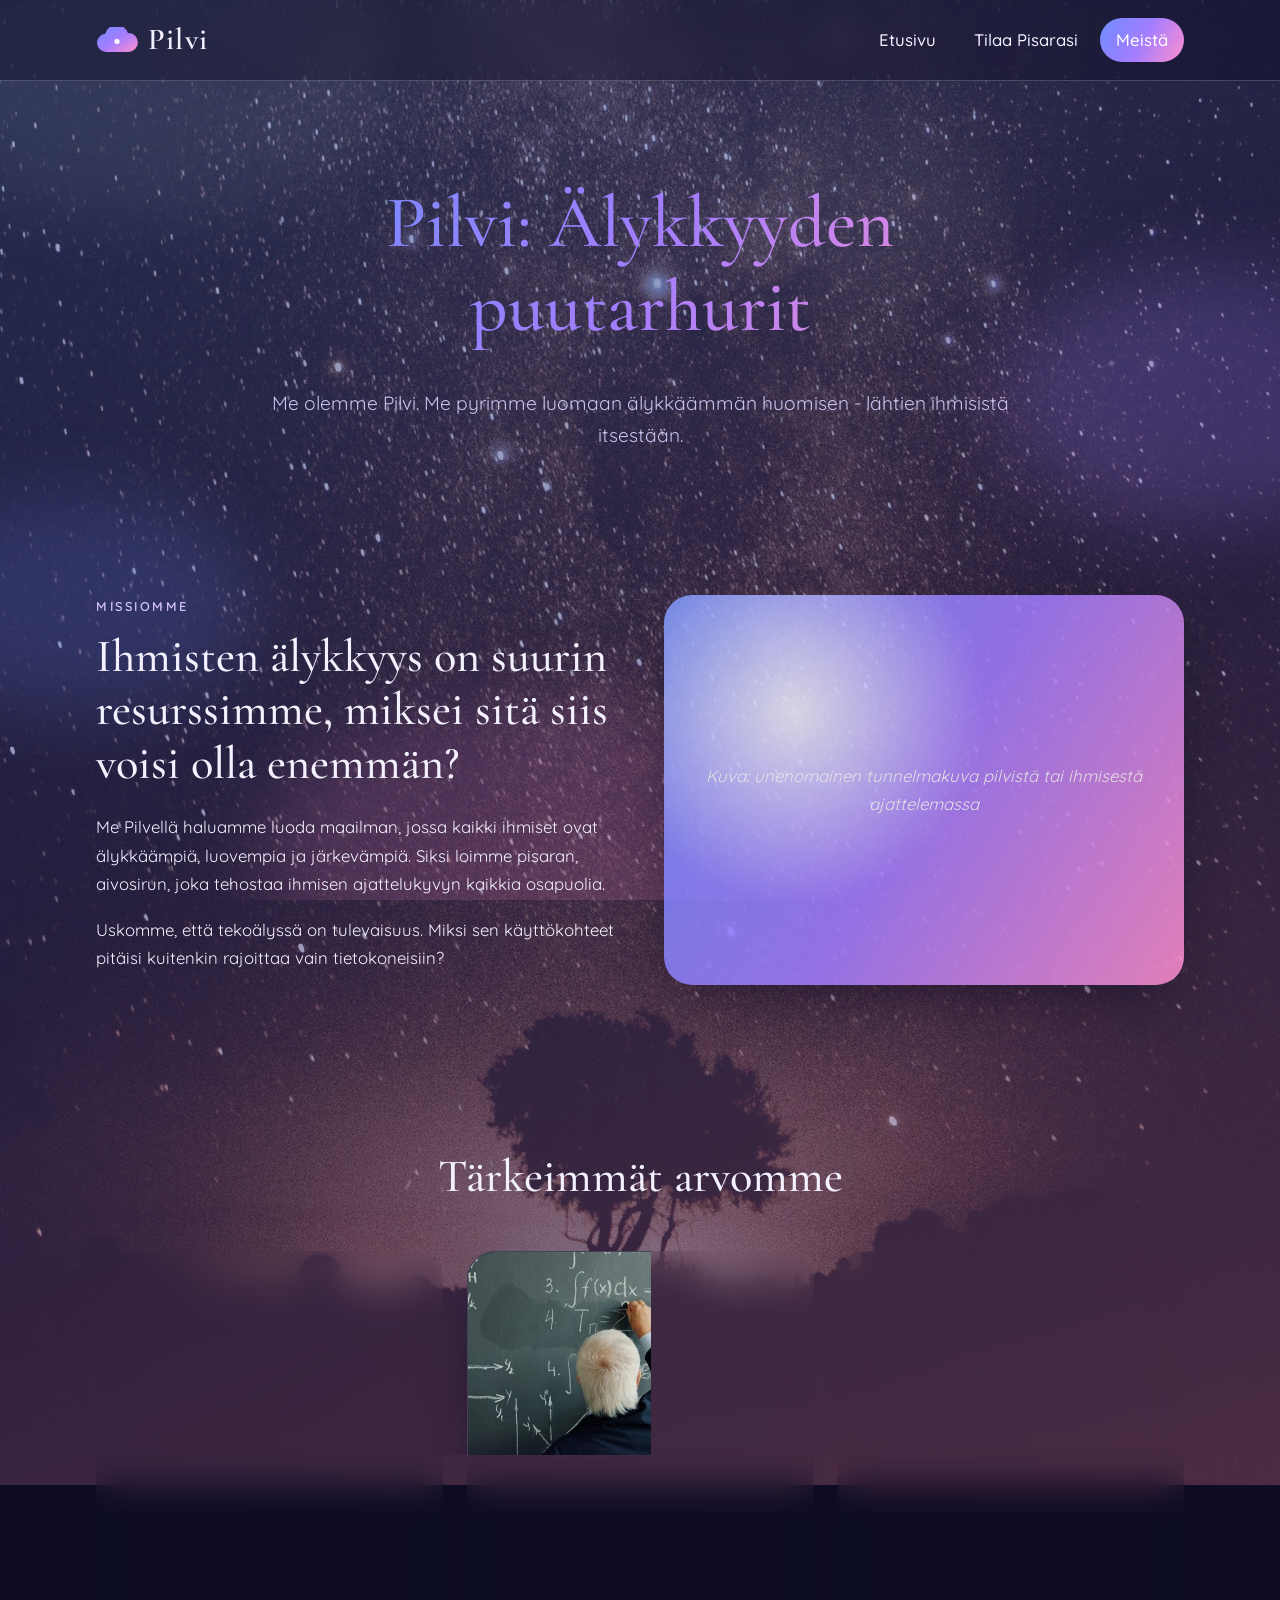
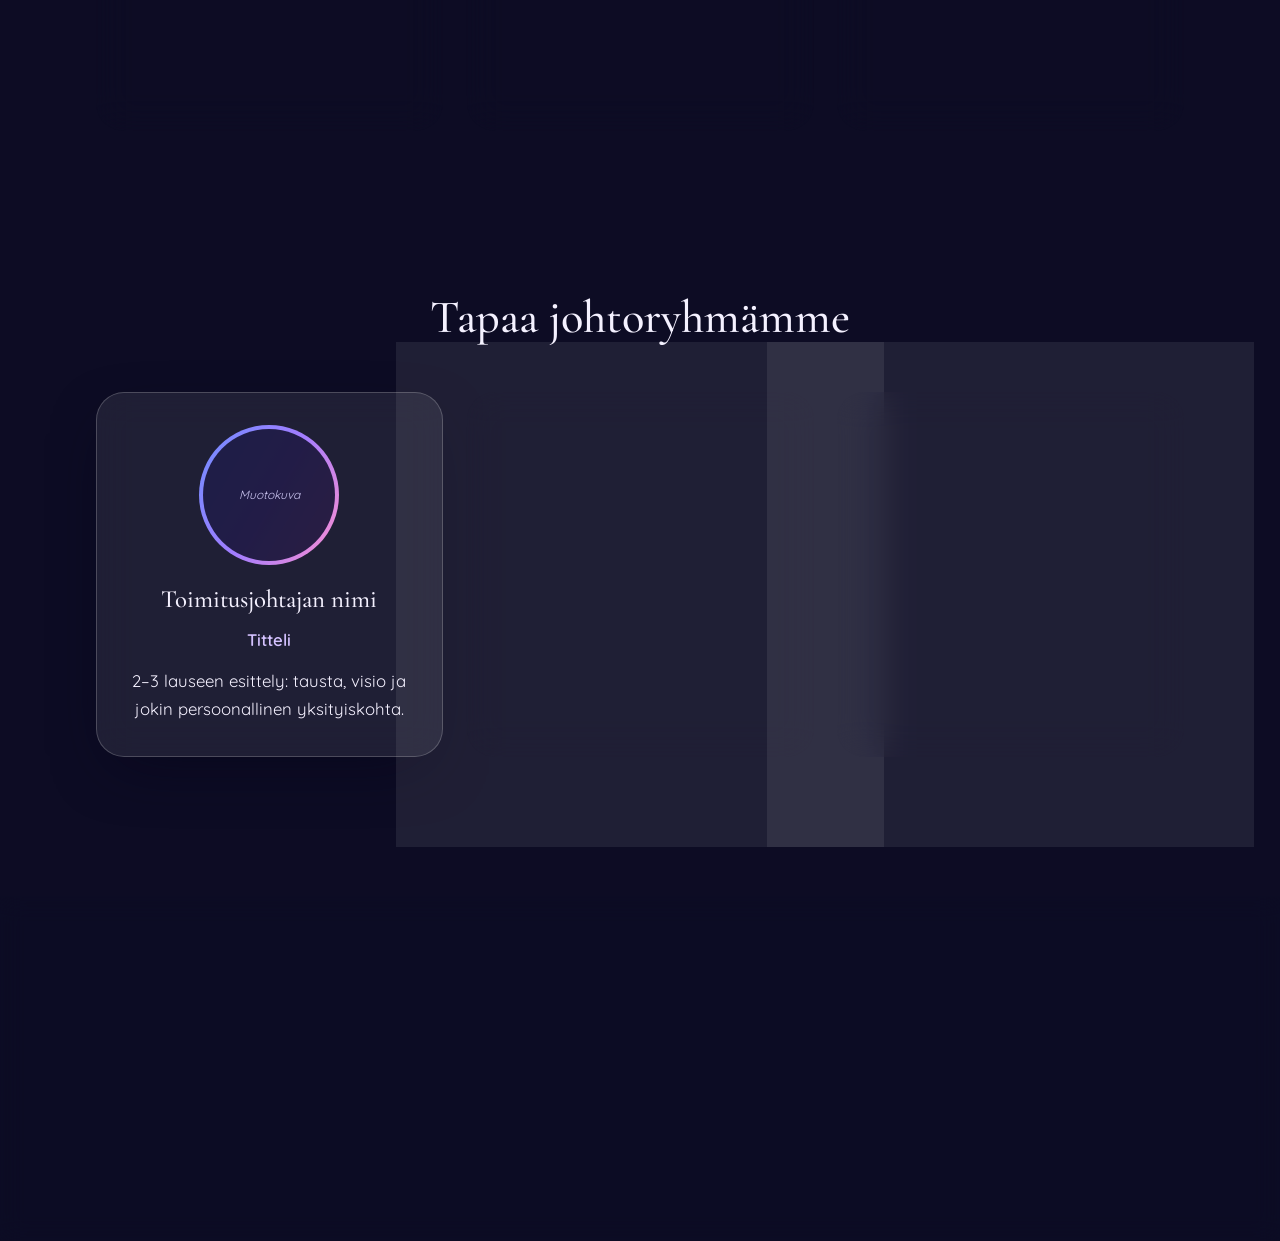
==== commit c43b3bb3: "Arvokortit" ====
--- a/about.html
+++ b/about.html
@@ -71,22 +71,22 @@
     <!-- ARVOT -->
     <section class="osio ilmesty">
       <div class="osio__otsake">
-        <h2 class="ph">Otsikko yrityksen arvoille</h2>
+        <h2 class="ph">Tärkeimmät arvomme</h2>
       </div>
       <div class="kortit">
+        <article class="kortti kortti--kuva kortti--tulevaisuus">
+          <h3 class="ph">Ihmiskunnan kehitys</h3>
+          <p class="ph">Ihmiskunnan edistys on tärkein tehtävämme. Haluamme muuttaa maailmaa parempaan suuntaan.</p>
+          <p class="kuvakrediitti kuvakrediitti--kortti">Kuva: <a href="https://unsplash.com/photos/2r5adxul49E">Ameer Basheer / Unsplash</a></p>
+        </article>
         <article class="kortti kortti--kuva kortti--tieto">
-          <h3 class="ph">Arvo 1</h3>
-          <p class="ph">1–2 lausetta arvon merkityksestä.</p>
+          <h3 class="ph">Tutkimustyö</h3>
+          <p class="ph">Kaikki mitä teemme perustuu tutkimukseen. Ilman sitä ei olisi pohjaa, mistä rakentaa.</p>
           <p class="kuvakrediitti kuvakrediitti--kortti">Kuva: <a href="https://unsplash.com/photos/7SRcRDuIDD4">Vitaly Gariev / Unsplash</a></p>
         </article>
-        <article class="kortti kortti--kuva kortti--tulevaisuus">
-          <h3 class="ph">Arvo 2</h3>
-          <p class="ph">1–2 lausetta arvon merkityksestä.</p>
-          <p class="kuvakrediitti kuvakrediitti--kortti">Kuva: <a href="https://unsplash.com/photos/2r5adxul49E">Ameer Basheer / Unsplash</a></p>
-        </article>
         <article class="kortti kortti--kuva kortti--valittaminen">
-          <h3 class="ph">Arvo 3</h3>
-          <p class="ph">1–2 lausetta arvon merkityksestä.</p>
+          <h3 class="ph">Eettisyys ja turvallisuus</h3>
+          <p class="ph">Pidämme aina huolta, että tuotteemme ovat täysin turvallisia, eikä niistä koidu minkäänlaista riskiä käyttäjilleen.</p>
           <p class="kuvakrediitti kuvakrediitti--kortti">Kuva: <a href="https://unsplash.com/photos/BxXgTQEw1M4">National Cancer Institute / Unsplash</a></p>
         </article>
       </div>
@@ -95,9 +95,7 @@
     <!-- JOHTO -->
     <section class="osio ilmesty">
       <div class="osio__otsake">
-        <span class="ylaotsake ph">Yläotsake: "Johto"</span>
-        <h2 class="ph">Otsikko johtoryhmälle</h2>
-        <p class="johdanto ph">Lyhyt johdanto johtoryhmään.</p>
+        <h2 class="ph">Tapaa johtoryhmämme</h2>
       </div>
       <div class="kortit">
         <article class="kortti henkilo">
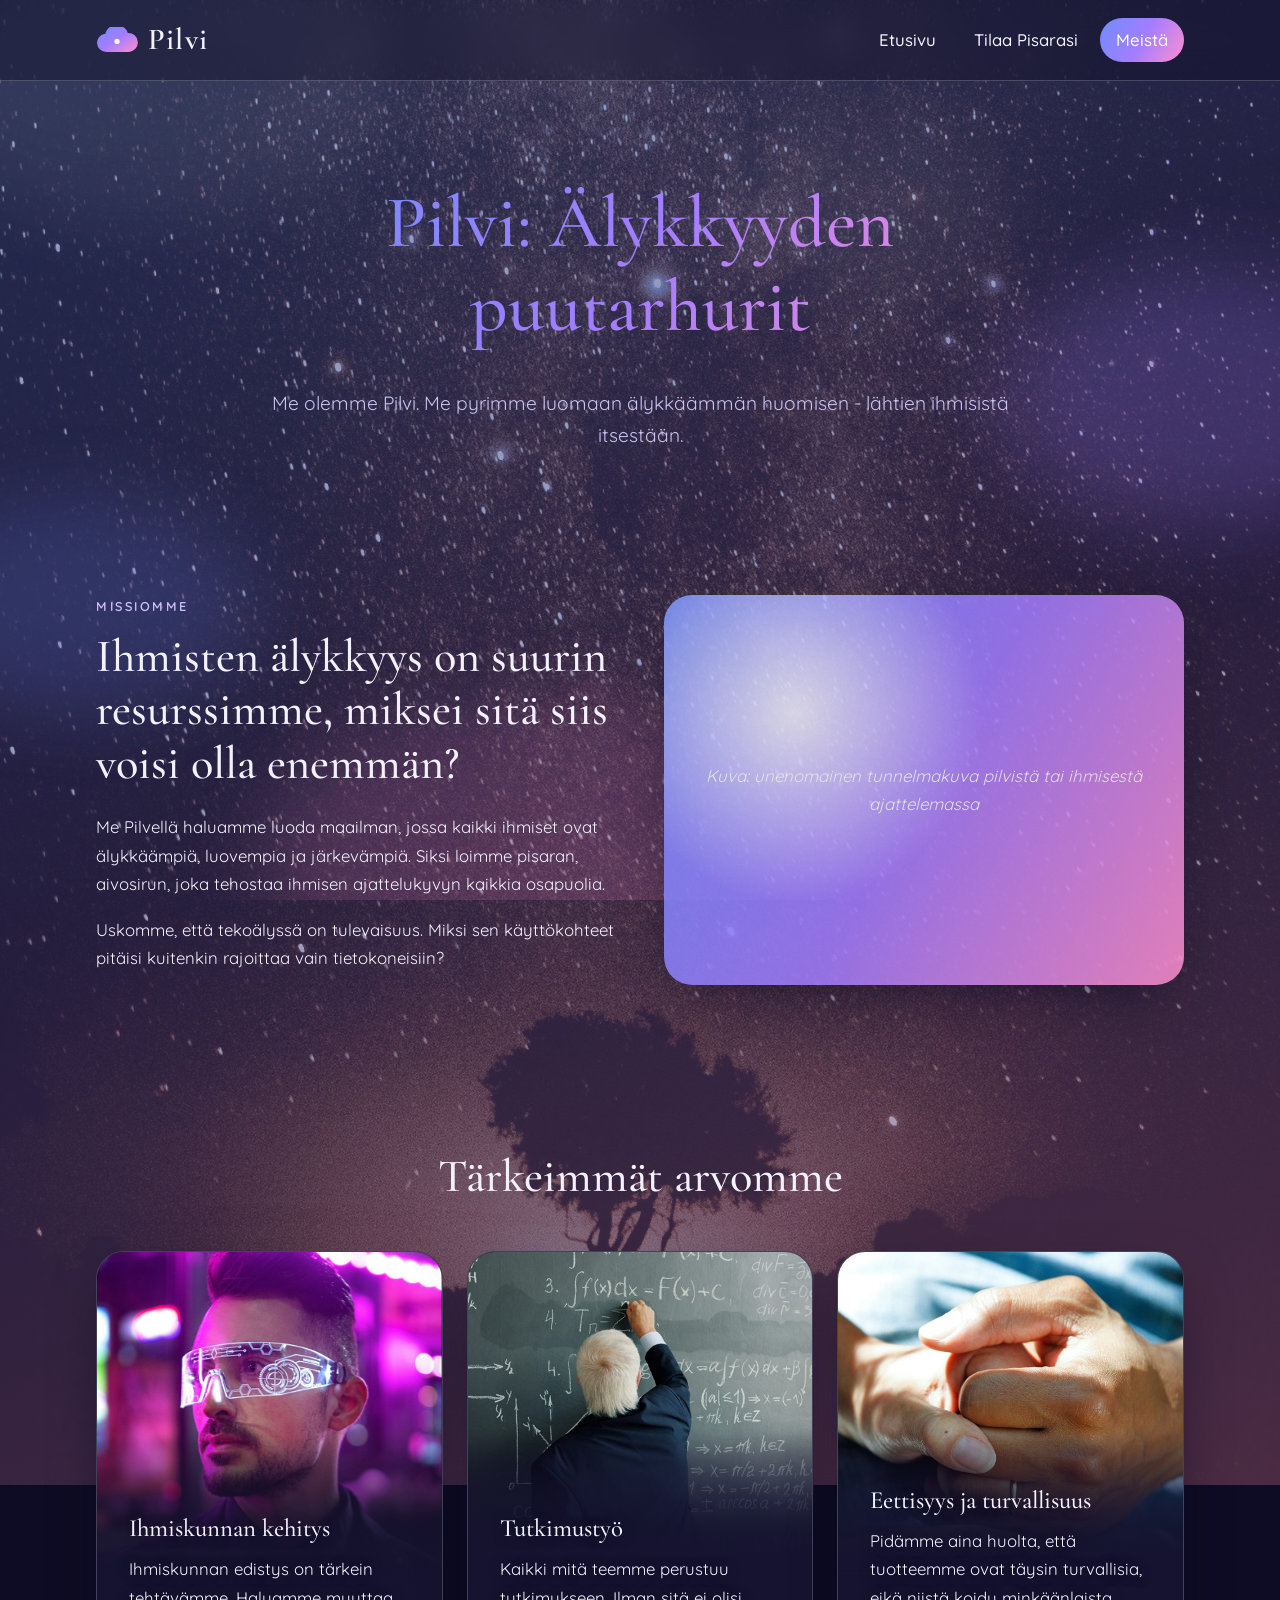
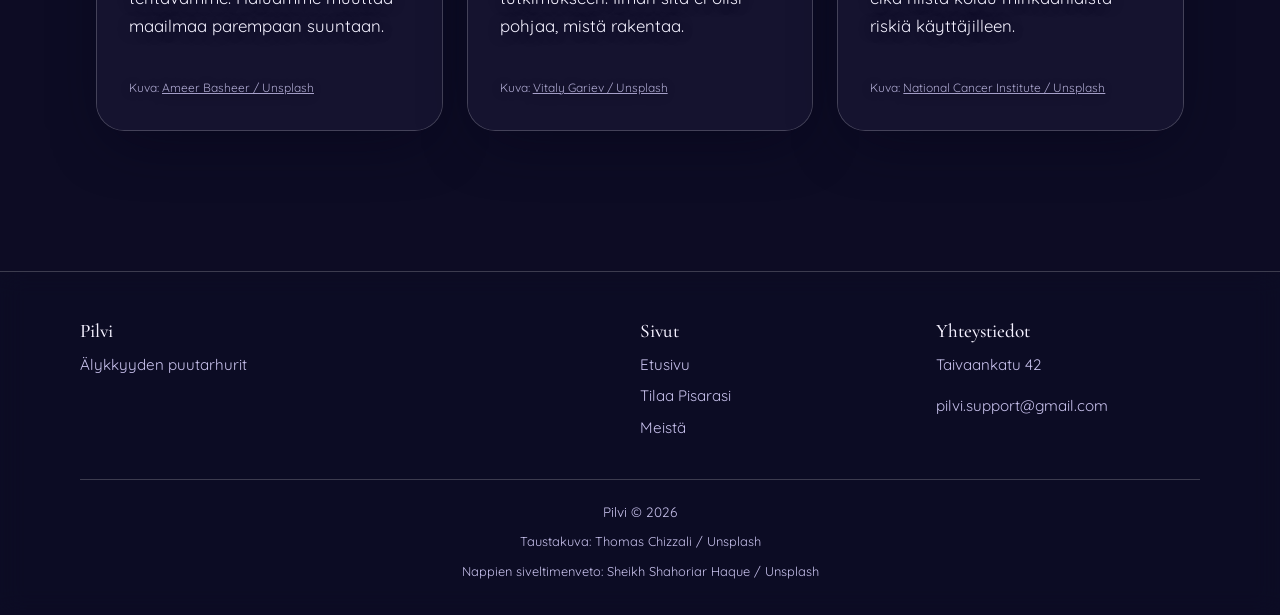
==== commit 2d90cb19: "Johtoryhmän poisto" ====
--- a/about.html
+++ b/about.html
@@ -92,34 +92,6 @@
       </div>
     </section>
 
-    <!-- JOHTO -->
-    <section class="osio ilmesty">
-      <div class="osio__otsake">
-        <h2 class="ph">Tapaa johtoryhmämme</h2>
-      </div>
-      <div class="kortit">
-        <article class="kortti henkilo">
-          <div class="henkilo__kuva"><span>Muotokuva</span></div>
-          <h3 class="ph">Toimitusjohtajan nimi</h3>
-          <div class="henkilo__rooli ph">Titteli</div>
-          <p class="ph">2–3 lauseen esittely: tausta, visio ja jokin persoonallinen yksityiskohta.</p>
-        </article>
-        <article class="kortti henkilo">
-          <div class="henkilo__kuva"><span>Muotokuva</span></div>
-          <h3 class="ph">Tutkimusjohtajan nimi</h3>
-          <div class="henkilo__rooli ph">Titteli</div>
-          <p class="ph">2–3 lauseen esittely: tausta, visio ja jokin persoonallinen yksityiskohta.</p>
-        </article>
-        <article class="kortti henkilo">
-          <div class="henkilo__kuva"><span>Muotokuva</span></div>
-          <h3 class="ph">Teknologiajohtajan nimi</h3>
-          <div class="henkilo__rooli ph">Titteli</div>
-          <p class="ph">2–3 lauseen esittely: tausta, visio ja jokin persoonallinen yksityiskohta.</p>
-        </article>
-      </div>
-    </section>
-  </main>
-
   <footer class="alatunniste">
     <div class="alatunniste__sisalto">
       <div>
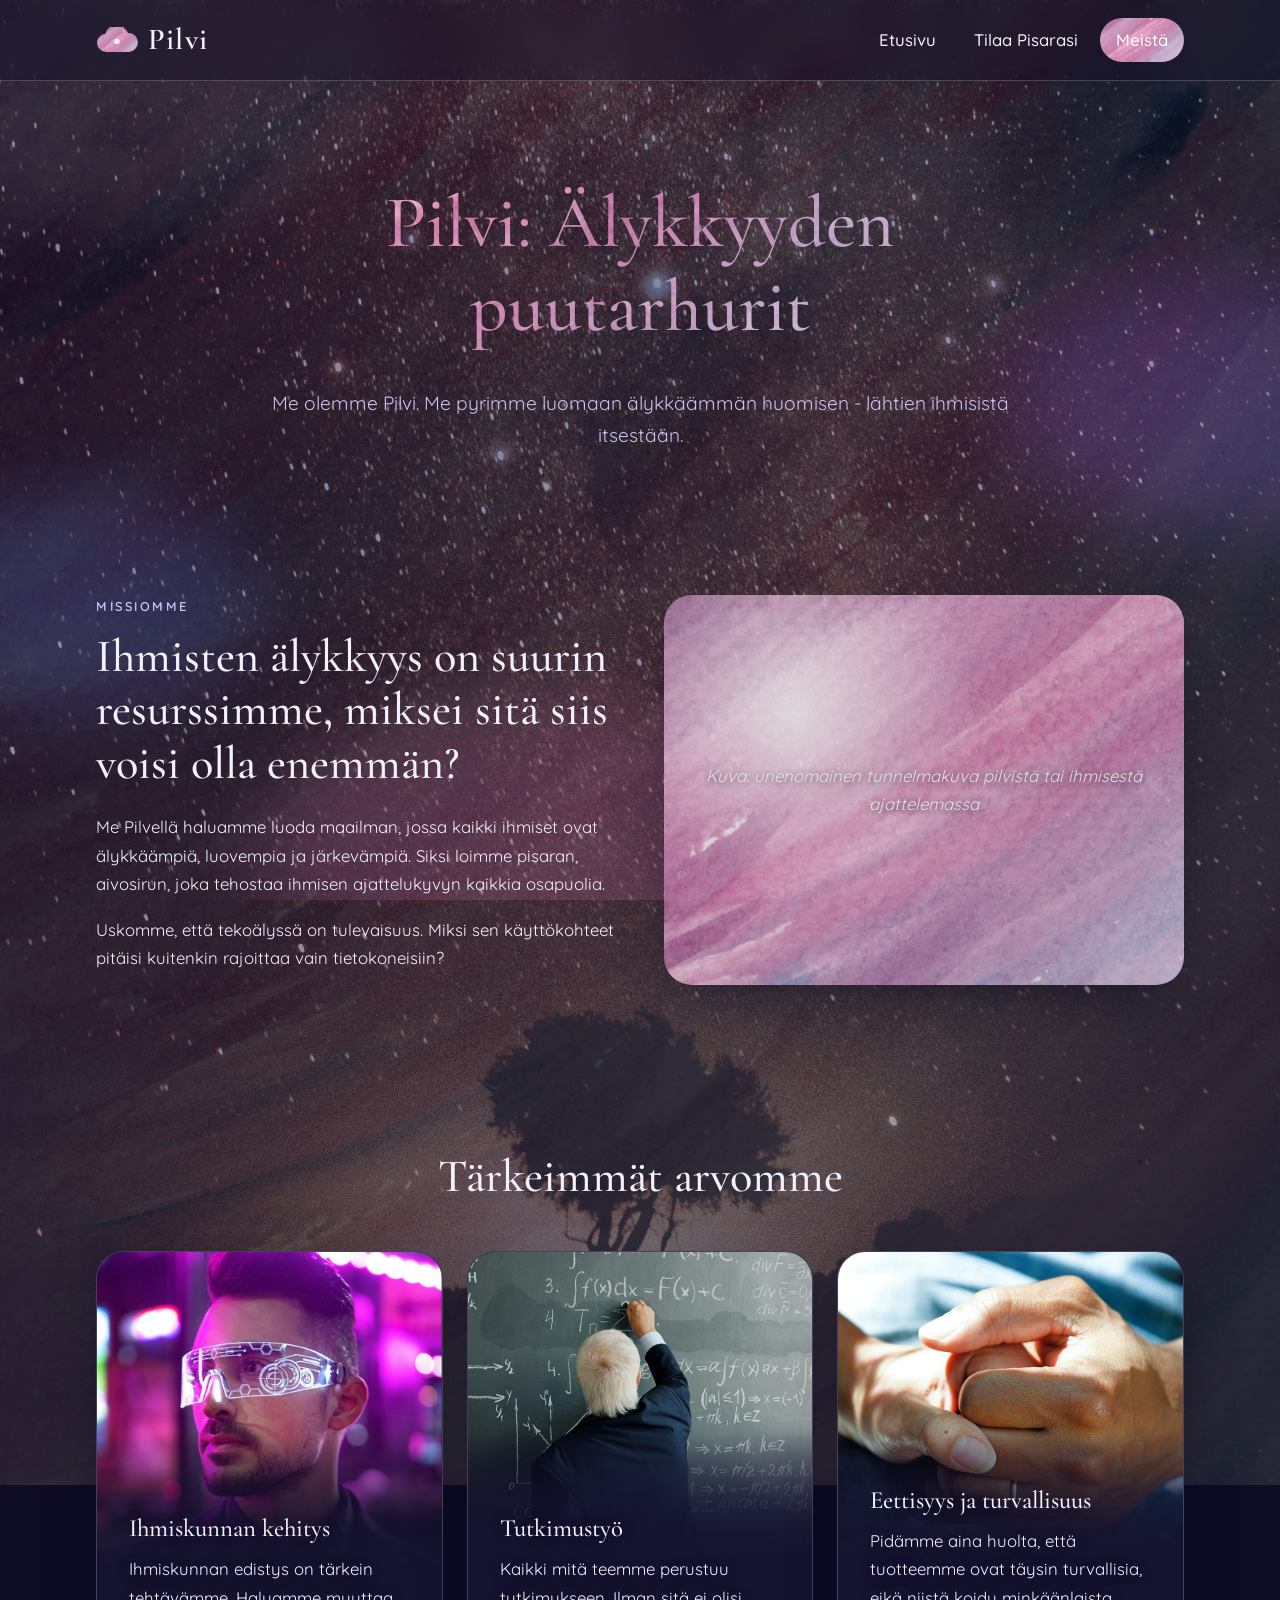
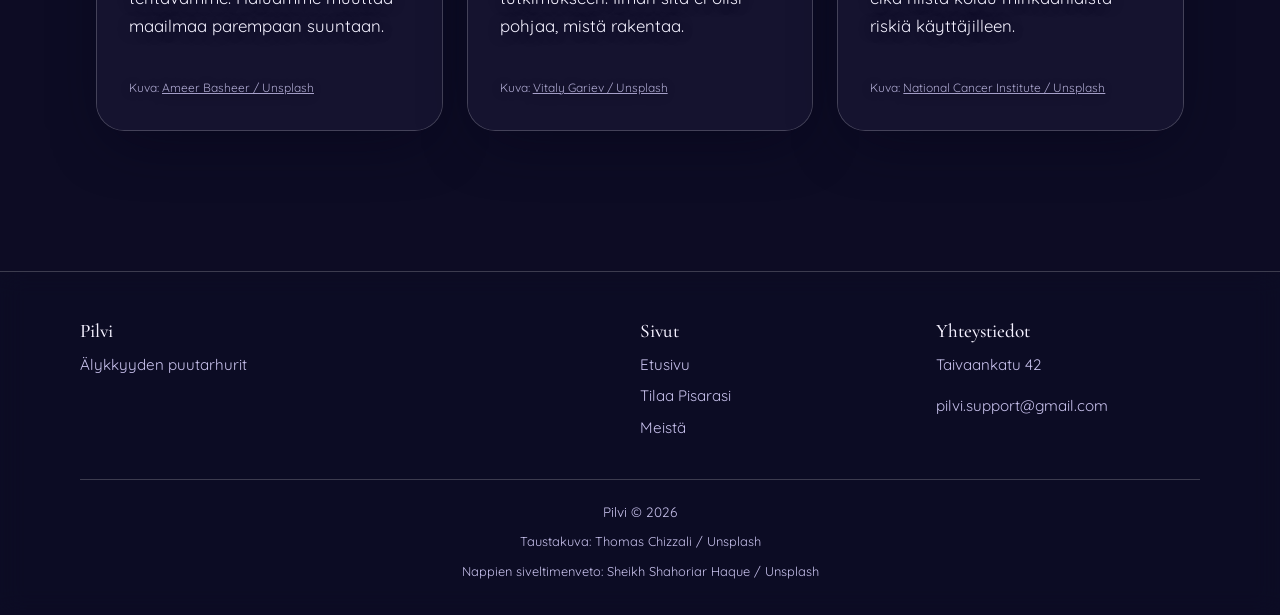
==== commit d3c3a5d5: "Myrsky-akvarelli liukuvärien tilalle ja kalansilmäpisarat Sininen/pinkki liukuväri korvattu satunnai" ====
--- a/about.html
+++ b/about.html
@@ -25,11 +25,10 @@
       <a class="logo" href="index.html">
         <svg viewBox="0 0 64 40" aria-hidden="true">
           <defs>
-            <linearGradient id="logoLiuku" x1="0" y1="0" x2="1" y2="1">
-              <stop offset="0" stop-color="#6f8dff"/>
-              <stop offset="0.5" stop-color="#a27dff"/>
-              <stop offset="1" stop-color="#ff8fcf"/>
-            </linearGradient>
+            <!-- Logon täyte on pala akvarellia; script.js arpoo kohdan -->
+            <pattern id="logoLiuku" patternUnits="userSpaceOnUse" width="64" height="40">
+              <image class="logo__kuva" href="kuvat/myrsky-1600.jpg" x="-68" y="-75" width="200" height="191" preserveAspectRatio="none"/>
+            </pattern>
           </defs>
           <path fill="url(#logoLiuku)" d="M16 38a14 14 0 0 1-2-27.9A18 18 0 0 1 48.5 9 12 12 0 0 1 50 38Z"/>
           <circle cx="32" cy="22" r="4" fill="#fff" opacity="0.9"/>
--- a/style.css
+++ b/style.css
@@ -21,8 +21,12 @@
 
   color-scheme: dark;
 
-  --liuku: linear-gradient(120deg, var(--sininen), var(--violetti) 50%, var(--pinkki));
-  --liuku-pehmea: linear-gradient(160deg, var(--taivas-1), var(--taivas-2) 50%, var(--taivas-3));
+  /* Liukuvärien tilalla käytetään satunnaista kohtaa akvarellista
+     (Myrsky). script.js arpoo jokaiselle kohteelle oman kohdan
+     muuttujiin --myrsky-x ja --myrsky-y. Taustan lyhenne kirjoitetaan
+     jokaiseen sääntöön erikseen, koska :rootissa määritelty muuttuja
+     lukitsisi kohdan kaikille elementeille samaksi. */
+  --myrsky-kuva: url("kuvat/myrsky-1600.jpg");
 
   --pyoristys: 28px;
   --leveys: 1120px;
@@ -60,9 +64,9 @@
 
 img { max-width: 100%; display: block; }
 
-/* Liukuvärinen teksti */
+/* Akvarellivärinen teksti */
 .liukuteksti {
-  background: var(--liuku);
+  background: var(--myrsky-kuva) var(--myrsky-x, 50%) var(--myrsky-y, 50%) / var(--myrsky-koko, 300%) no-repeat;
   -webkit-background-clip: text;
   background-clip: text;
   color: transparent;
@@ -94,15 +98,23 @@
   background-position: 50% 100%;
 }
 
-/* Sävytys kuvan päällä: pitää värit sinisessä, violetissa ja pinkissä
-   ja tekstin luettavana */
+/* Sävytys kuvan päällä: läpikuultava kerros akvarellia pitää värit
+   sinisessä, violetissa ja pinkissä, ja tumma kerros pitää tekstin
+   luettavana */
+.tausta::before,
 .tausta::after {
   content: "";
   position: absolute;
   inset: 0;
-  background:
-    linear-gradient(160deg, rgba(111, 141, 255, 0.28), rgba(162, 125, 255, 0.2) 50%, rgba(255, 143, 207, 0.28)),
-    rgba(13, 12, 36, 0.35);
+}
+
+.tausta::before {
+  background: var(--myrsky-kuva) var(--myrsky-x, 50%) var(--myrsky-y, 50%) / cover no-repeat;
+  opacity: 0.3;
+}
+
+.tausta::after {
+  background: rgba(13, 12, 36, 0.35);
 }
 
 /* ---------- Taustan leijuvat pilvet ---------- */
@@ -191,7 +203,7 @@
 .nav a:hover { background: rgba(255, 255, 255, 0.12); }
 
 .nav a[aria-current="page"] {
-  background: var(--liuku);
+  background: var(--myrsky-kuva) var(--myrsky-x, 50%) var(--myrsky-y, 50%) / var(--myrsky-koko, 300%) no-repeat;
   color: #fff;
 }
 
@@ -275,7 +287,7 @@
    mallikohtaiset versiot vaihtavat vain muuttujien arvot. */
 .pallo,
 .tuote__siru {
-  --pallo-varit: #6f8dff, #a27dff, #ff8fcf, #8fd3ff, #a27dff, #6f8dff;
+  --pallo-suodin: saturate(1.15);
   --pallo-heijastus: rgba(255, 143, 207, 0.55);
   --pallo-hehku-1: 162, 125, 255;
   --pallo-hehku-2: 255, 143, 207;
@@ -294,15 +306,29 @@
   transform: translate(-50%, -50%);
 }
 
-/* Pyörivä, sumea liukuväri pallon sisällä */
+/* Pallon sisällä pyörivä pala akvarellia. Tämä on varakeino: kun
+   WebGL toimii, script.js piirtää pallon päälle canvasin, jossa kuva
+   näkyy kalansilmälinssin läpi ja liukuu hitaasti paikasta toiseen,
+   ja tämä kerros piilotetaan. */
 .pallo::before,
 .tuote__siru::before {
   content: "";
   position: absolute;
   inset: -40%;
-  background: conic-gradient(from 0deg, var(--pallo-varit));
-  filter: blur(18px);
-  animation: pyori 9s linear infinite;
+  background: var(--myrsky-kuva) var(--myrsky-x, 50%) var(--myrsky-y, 50%) / 450% no-repeat;
+  filter: var(--pallo-suodin);
+  animation: pyori 30s linear infinite;
+}
+
+.linssi-paalla::before { display: none; }
+
+/* Kalansilmälinssi (script.js) */
+.pisara-linssi {
+  position: absolute;
+  inset: 0;
+  width: 100%;
+  height: 100%;
+  border-radius: 50%;
 }
 
 /* Valoheijastus ja vastakkaiseen suuntaan kiertävä hehku */
@@ -377,7 +403,7 @@
   filter: drop-shadow(0 8px 16px rgba(162, 125, 255, 0.55));
 }
 
-.nappi--paa::before { background: var(--liuku); }
+.nappi--paa::before { background: var(--myrsky-kuva) var(--myrsky-x, 50%) var(--myrsky-y, 50%) / var(--myrsky-koko, 300%) no-repeat; }
 
 /* Toissijainen veto on vaalea, jotta musta teksti erottuu */
 .nappi--toissijainen::before { background: #e6ddff; }
@@ -548,7 +574,7 @@
   border-radius: var(--pyoristys);
   background:
     radial-gradient(circle at 25% 30%, rgba(255, 255, 255, 0.9), transparent 40%),
-    var(--liuku);
+    var(--myrsky-kuva) var(--myrsky-x, 50%) var(--myrsky-y, 50%) / var(--myrsky-koko, 300%) no-repeat;
   opacity: 0.85;
   display: grid;
   place-items: center;
@@ -556,6 +582,7 @@
   text-align: center;
   color: #fff;
   font-style: italic;
+  text-shadow: 0 1px 8px rgba(13, 12, 36, 0.7);
   box-shadow: var(--varjo);
 }
 
@@ -583,7 +610,7 @@
   color: #fff;
   background:
     radial-gradient(ellipse at 20% 0%, rgba(255, 255, 255, 0.35), transparent 50%),
-    var(--liuku);
+    var(--myrsky-kuva) var(--myrsky-x, 50%) var(--myrsky-y, 50%) / var(--myrsky-koko, 300%) no-repeat;
   box-shadow: 0 30px 80px -30px rgba(162, 125, 255, 0.9);
 }
 
@@ -601,7 +628,7 @@
   border: 2px solid transparent;
   background:
     linear-gradient(rgba(30, 26, 72, 0.85), rgba(30, 26, 72, 0.85)) padding-box,
-    var(--liuku) border-box;
+    var(--myrsky-kuva) var(--myrsky-x, 50%) var(--myrsky-y, 50%) / var(--myrsky-koko, 300%) no-repeat border-box;
 }
 
 .tuote__merkki {
@@ -611,8 +638,9 @@
   transform: translateX(-50%);
   padding: 4px 16px;
   border-radius: 999px;
-  background: var(--liuku);
+  background: var(--myrsky-kuva) var(--myrsky-x, 50%) var(--myrsky-y, 50%) / var(--myrsky-koko, 300%) no-repeat;
   color: #fff;
+  text-shadow: 0 1px 6px rgba(13, 12, 36, 0.55);
   font-size: 0.8rem;
   font-weight: 600;
   white-space: nowrap;
@@ -629,7 +657,7 @@
 
 /* Pisara Pro: tummansinisempi */
 .tuote__siru--pro {
-  --pallo-varit: #1b2f8f, #3b5bdb, #22237a, #4f8dff, #2a3fbf, #1b2f8f;
+  --pallo-suodin: brightness(0.6) saturate(1.5) hue-rotate(-70deg);
   --pallo-heijastus: rgba(79, 141, 255, 0.5);
   --pallo-hehku-1: 59, 91, 219;
   --pallo-hehku-2: 40, 60, 180;
@@ -637,7 +665,7 @@
 
 /* Pisara Pro Ultra Super Max: pinkimpi ja violetimpi */
 .tuote__siru--max {
-  --pallo-varit: #b84dff, #ff5fc8, #8a3dff, #ff9ad9, #c35cff, #b84dff;
+  --pallo-suodin: saturate(1.6) hue-rotate(12deg);
   --pallo-heijastus: rgba(255, 95, 200, 0.65);
   --pallo-hehku-1: 184, 77, 255;
   --pallo-hehku-2: 255, 95, 200;
@@ -762,7 +790,7 @@
   top: 6px;
   bottom: 6px;
   width: 2px;
-  background: var(--liuku);
+  background: var(--myrsky-kuva) var(--myrsky-x, 50%) var(--myrsky-y, 50%) / auto 300% no-repeat;
   border-radius: 2px;
 }
 
@@ -799,7 +827,7 @@
   margin: 0 auto 20px;
   border-radius: 50%;
   padding: 4px;
-  background: var(--liuku);
+  background: var(--myrsky-kuva) var(--myrsky-x, 50%) var(--myrsky-y, 50%) / var(--myrsky-koko, 300%) no-repeat;
 }
 
 .henkilo__kuva span {
@@ -882,6 +910,71 @@
   height: 80px;
 }
 
+/* ---------- Satunnaiset glitch-efektit ----------
+   script.js lisää luokan satunnaiseen näkyvään kohteeseen hetkeksi.
+   Liike tehdään translate-ominaisuudella (ei transform), jotta se ei
+   kumoa elementtien omia transform-arvoja tai animaatioita. */
+
+/* Otsikot ja logo: pieni nykäisy ja punainen/syaani värisiirtymä */
+.glitch-teksti {
+  animation: glitch-teksti 0.32s steps(1, end);
+}
+
+@keyframes glitch-teksti {
+  0%   { translate: 0 0; filter: none; }
+  15%  { translate: -2px 0; filter: drop-shadow(2px 0 rgba(255, 60, 140, 0.7)) drop-shadow(-2px 0 rgba(80, 220, 255, 0.7)); }
+  35%  { translate: 2px 1px; filter: drop-shadow(-2px 0 rgba(255, 60, 140, 0.6)) drop-shadow(2px 0 rgba(80, 220, 255, 0.6)); opacity: 0.85; }
+  55%  { translate: 0 0; filter: none; opacity: 1; }
+  70%  { translate: 1px 0; filter: drop-shadow(1px 0 rgba(255, 60, 140, 0.5)) drop-shadow(-1px 0 rgba(80, 220, 255, 0.5)); }
+  100% { translate: 0 0; filter: none; }
+}
+
+/* Korttien kuvat: kuva nytkähtää ja värit vääristyvät hetken */
+.glitch-kuva::before {
+  animation: glitch-kuva 0.28s steps(1, end);
+}
+
+@keyframes glitch-kuva {
+  0%   { translate: 0 0; filter: none; }
+  20%  { translate: 4px 0; filter: hue-rotate(35deg) saturate(1.5); }
+  45%  { translate: -3px 0; filter: hue-rotate(-25deg) brightness(1.15); }
+  70%  { translate: 1px 0; filter: none; }
+  100% { translate: 0 0; filter: none; }
+}
+
+/* Herokuvan roiske: lyhyt välähdys ja värisiirtymä */
+.glitch-roiske {
+  animation: glitch-roiske 0.3s steps(1, end);
+}
+
+@keyframes glitch-roiske {
+  0%   { translate: 0 0; filter: none; }
+  25%  { translate: 3px -1px; filter: hue-rotate(40deg) drop-shadow(-3px 0 rgba(255, 60, 140, 0.6)); }
+  50%  { translate: -2px 0; filter: none; opacity: 0.8; }
+  75%  { translate: 1px 0; filter: hue-rotate(-20deg); opacity: 1; }
+  100% { translate: 0 0; filter: none; }
+}
+
+/* Ohut vaakaviiva, joka välähtää satunnaisessa kohdassa ruutua */
+.glitch-viiva {
+  position: fixed;
+  left: 0;
+  right: 0;
+  z-index: 50;
+  pointer-events: none;
+  background: var(--myrsky-kuva) var(--myrsky-x, 50%) var(--myrsky-y, 50%) / 100% auto no-repeat;
+  -webkit-mask-image: linear-gradient(90deg, transparent, #000 20%, #000 60%, transparent);
+  mask-image: linear-gradient(90deg, transparent, #000 20%, #000 60%, transparent);
+  mix-blend-mode: screen;
+  animation: glitch-viiva 0.18s steps(2, end) forwards;
+}
+
+@keyframes glitch-viiva {
+  0%   { opacity: 0.3; translate: 0 0; }
+  50%  { opacity: 0.18; translate: 0 6px; }
+  100% { opacity: 0; translate: 0 6px; }
+}
+
 /* ---------- Ilmestymisanimaatio ---------- */
 .ilmesty {
   opacity: 0;
